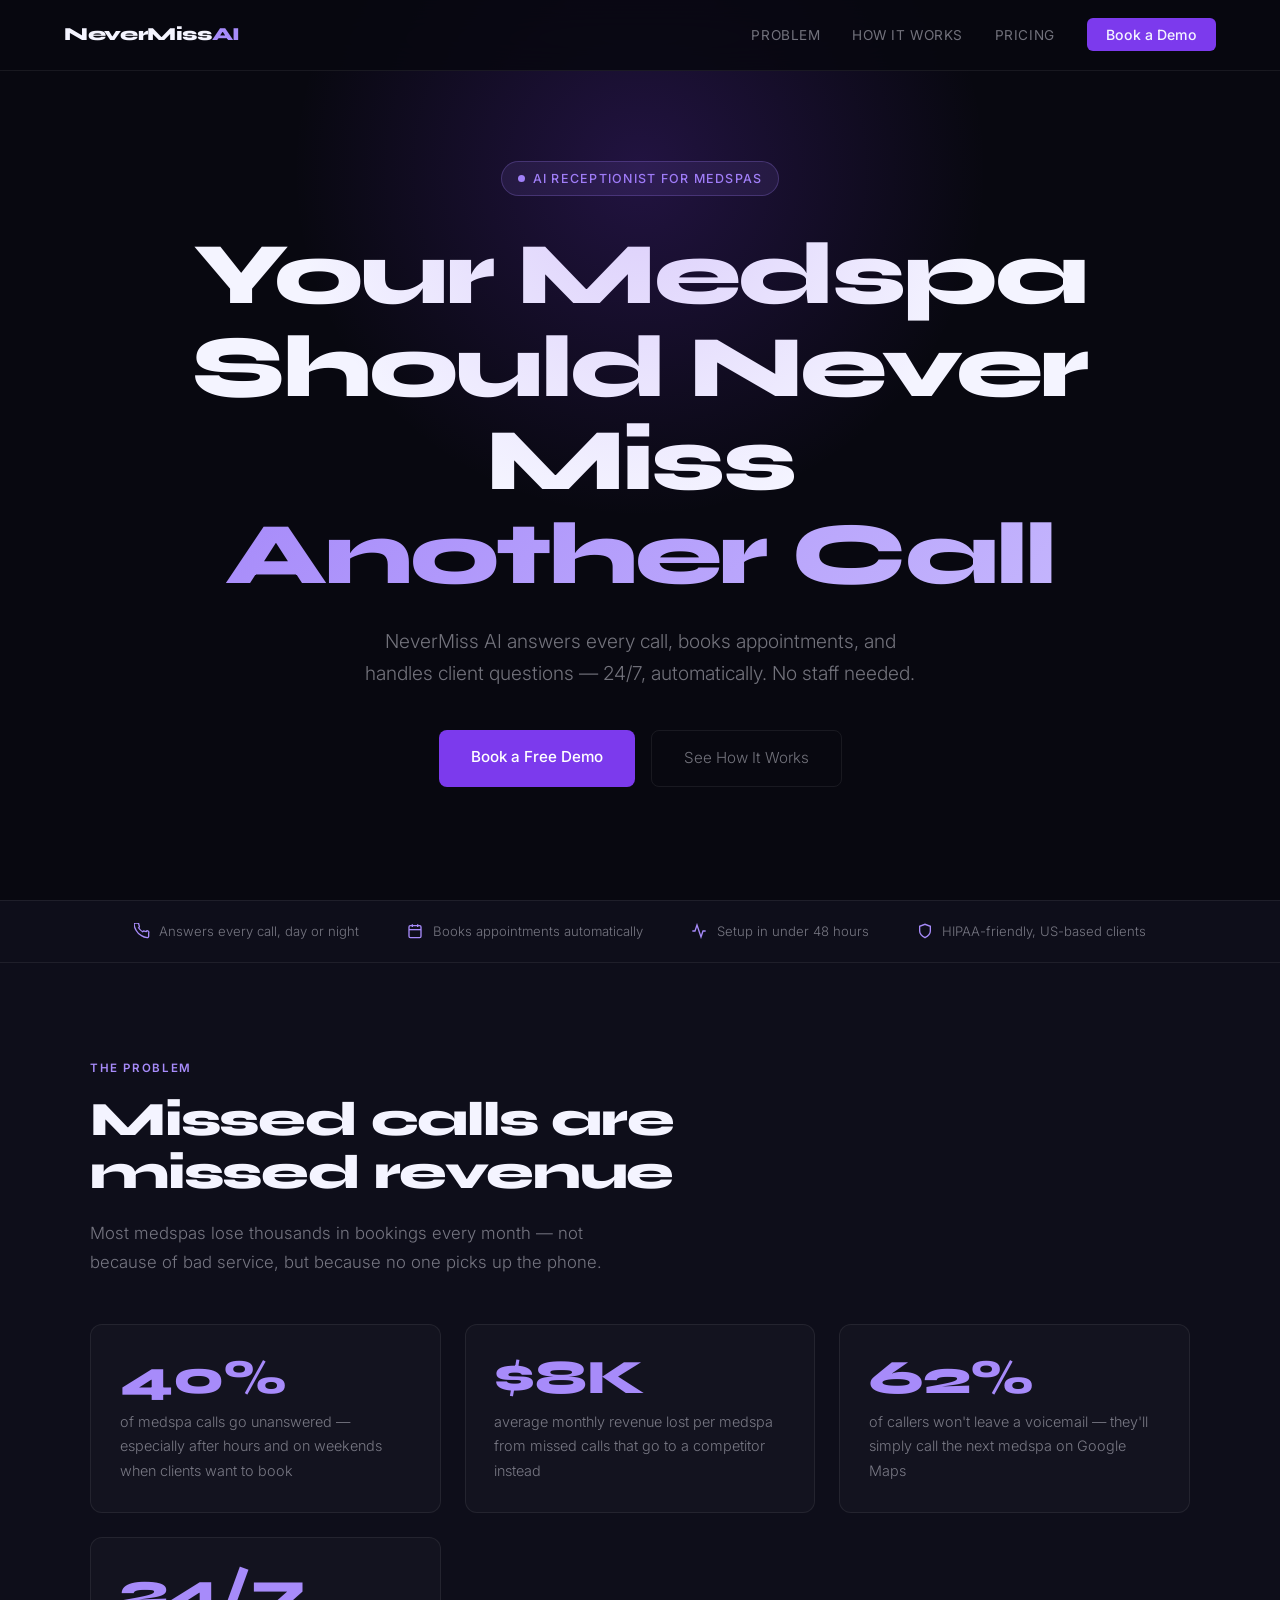
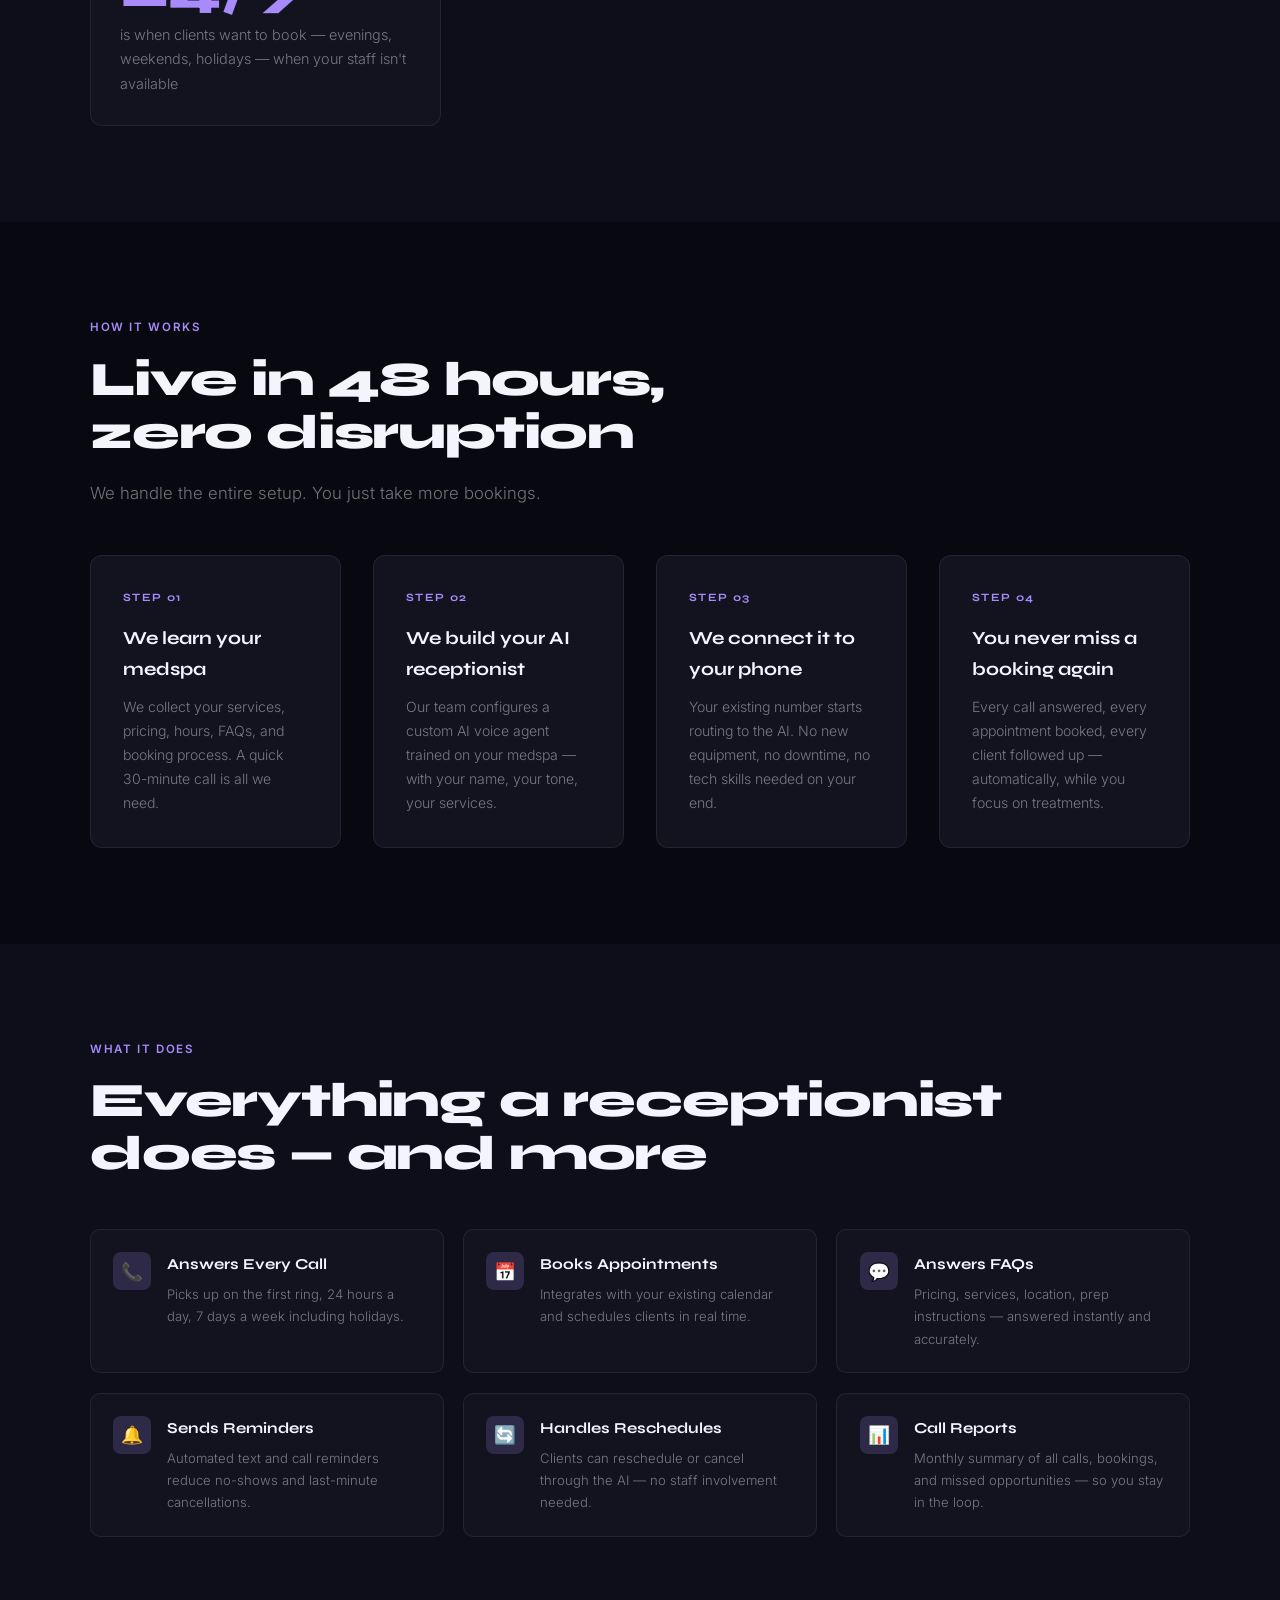
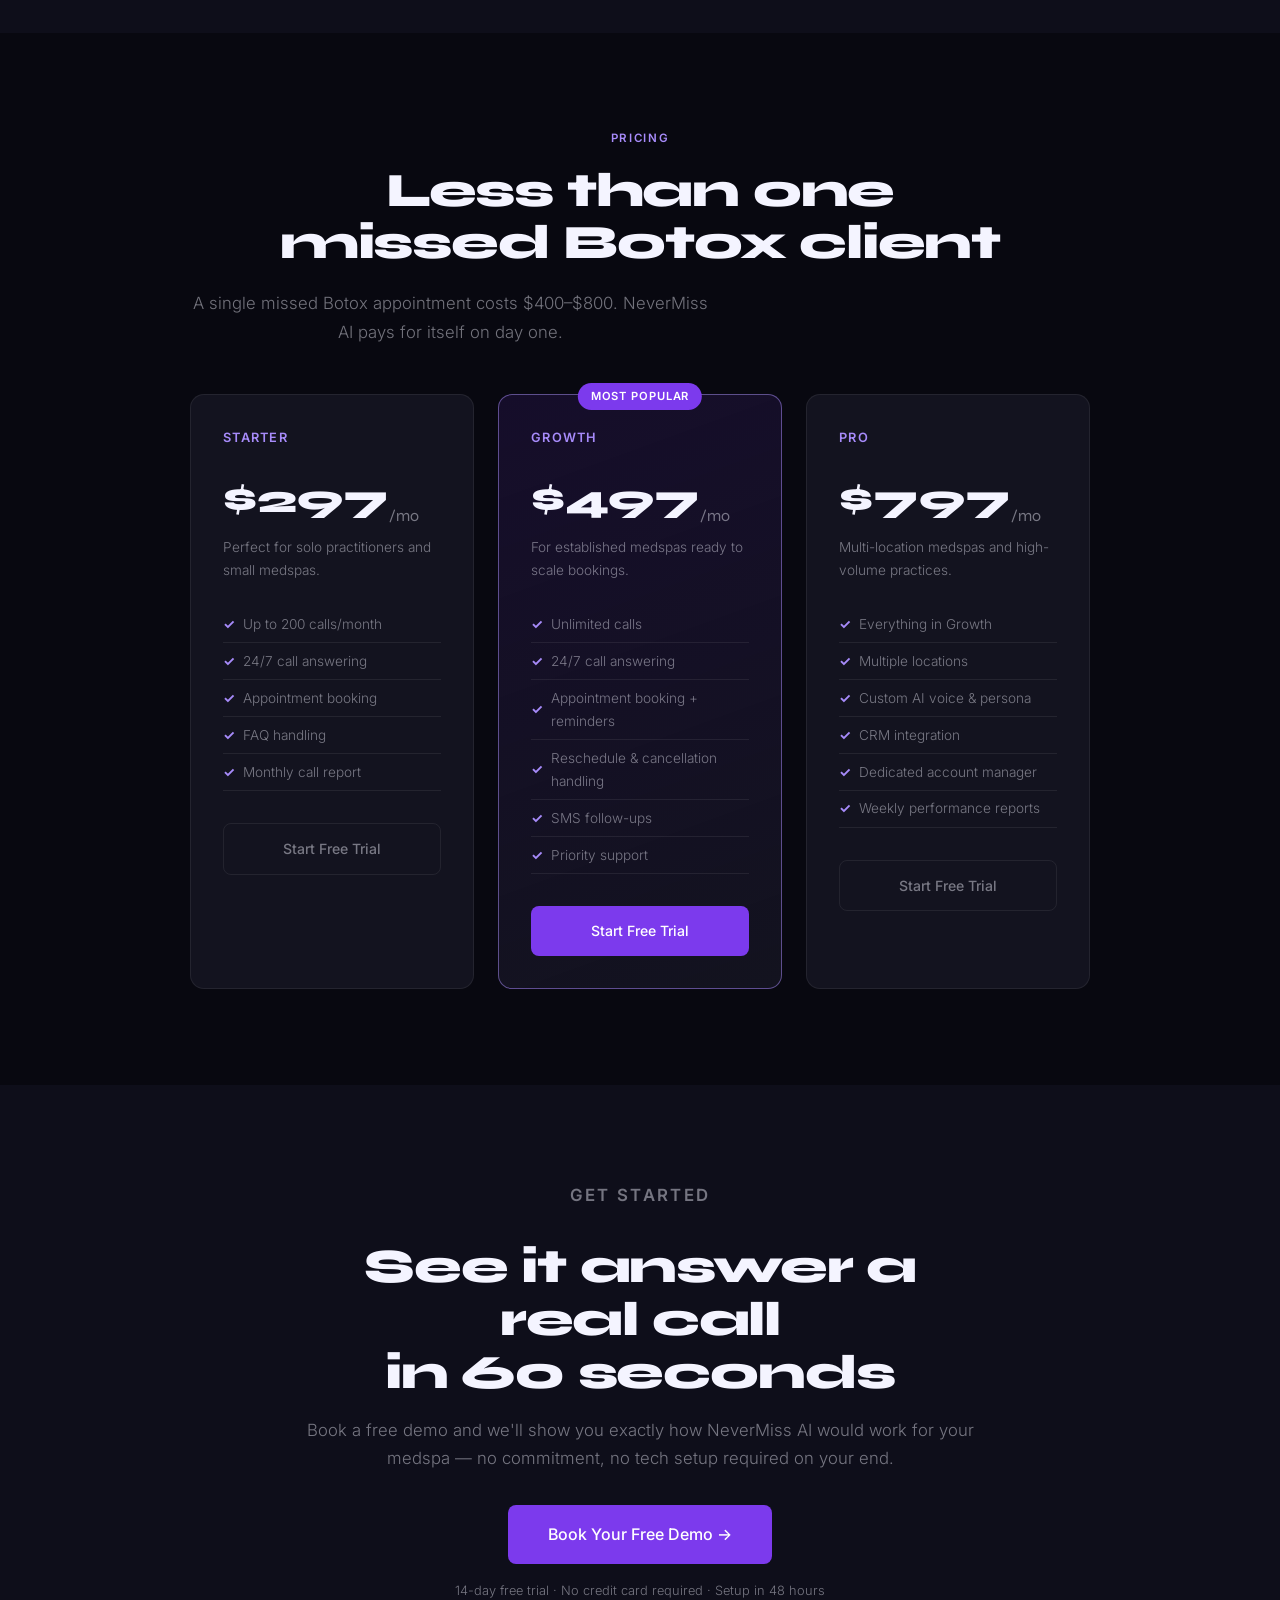
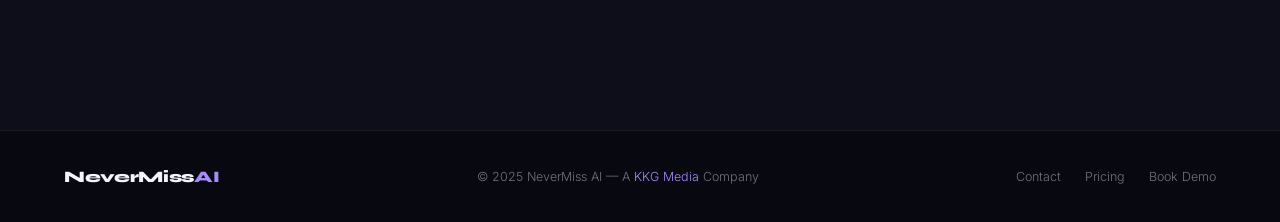
==== index.html @ 5cc6c17c "Add files via upload" ====
<!DOCTYPE html>
<html lang="en">
<head>
  <meta charset="UTF-8" />
  <meta name="viewport" content="width=device-width, initial-scale=1.0"/>
  <title>NeverMiss AI — AI Receptionist for Medspas</title>
  <link href="https://fonts.googleapis.com/css2?family=Syne:wght@400;600;700;800&family=Inter:wght@300;400;500&display=swap" rel="stylesheet"/>
  <style>
    *, *::before, *::after { box-sizing: border-box; margin: 0; padding: 0; }

    :root {
      --black: #080810;
      --surface: #0e0e1a;
      --card: #13131f;
      --border: rgba(255,255,255,0.07);
      --accent: #a78bfa;
      --accent2: #7c3aed;
      --accent-glow: rgba(167,139,250,0.18);
      --white: #f4f4ff;
      --muted: rgba(244,244,255,0.45);
      --font-display: 'Syne', sans-serif;
      --font-body: 'Inter', sans-serif;
    }

    html { scroll-behavior: smooth; }

    body {
      background: var(--black);
      color: var(--white);
      font-family: var(--font-body);
      font-weight: 300;
      line-height: 1.7;
      overflow-x: hidden;
    }

    /* NAV */
    nav {
      position: fixed; top: 0; left: 0; right: 0; z-index: 100;
      display: flex; align-items: center; justify-content: space-between;
      padding: 1.2rem 5vw;
      background: rgba(8,8,16,0.85);
      backdrop-filter: blur(16px);
      border-bottom: 1px solid var(--border);
    }
    .logo {
      font-family: var(--font-display);
      font-weight: 800;
      font-size: 1.15rem;
      letter-spacing: -0.02em;
      color: var(--white);
    }
    .logo span { color: var(--accent); }
    nav ul { list-style: none; display: flex; gap: 2rem; }
    nav ul a {
      color: var(--muted); font-size: 0.85rem; text-decoration: none;
      font-weight: 400; letter-spacing: 0.04em; text-transform: uppercase;
      transition: color 0.2s;
    }
    nav ul a:hover { color: var(--white); }
    .nav-cta {
      background: var(--accent2); color: var(--white) !important;
      padding: 0.5rem 1.2rem; border-radius: 6px;
      font-weight: 500 !important; text-transform: none !important;
      letter-spacing: 0 !important; font-size: 0.88rem !important;
      transition: background 0.2s !important;
    }
    .nav-cta:hover { background: var(--accent) !important; color: var(--black) !important; }

    /* HERO */
    .hero {
      min-height: 100vh;
      display: flex; flex-direction: column;
      align-items: center; justify-content: center;
      text-align: center;
      padding: 7rem 5vw 4rem;
      position: relative;
      overflow: hidden;
    }
    .hero::before {
      content: '';
      position: absolute;
      top: -20%; left: 50%; transform: translateX(-50%);
      width: 700px; height: 700px;
      background: radial-gradient(circle, rgba(124,58,237,0.22) 0%, transparent 70%);
      pointer-events: none;
    }
    .hero-eyebrow {
      display: inline-flex; align-items: center; gap: 0.5rem;
      background: rgba(167,139,250,0.1);
      border: 1px solid rgba(167,139,250,0.25);
      border-radius: 100px;
      padding: 0.35rem 1rem;
      font-size: 0.78rem; letter-spacing: 0.1em; text-transform: uppercase;
      color: var(--accent); font-weight: 500; margin-bottom: 2rem;
    }
    .pulse {
      width: 7px; height: 7px; border-radius: 50%;
      background: var(--accent);
      animation: pulse 1.8s infinite;
    }
    @keyframes pulse {
      0%, 100% { opacity: 1; transform: scale(1); }
      50% { opacity: 0.4; transform: scale(0.7); }
    }
    h1 {
      font-family: var(--font-display);
      font-size: clamp(2.8rem, 7vw, 5.5rem);
      font-weight: 800;
      line-height: 1.06;
      letter-spacing: -0.03em;
      max-width: 900px;
      margin-bottom: 1.5rem;
    }
    h1 em {
      font-style: normal;
      background: linear-gradient(135deg, var(--accent), #c4b5fd);
      -webkit-background-clip: text;
      -webkit-text-fill-color: transparent;
      background-clip: text;
    }
    .hero-sub {
      font-size: clamp(1rem, 2vw, 1.2rem);
      color: var(--muted);
      max-width: 560px;
      margin-bottom: 2.5rem;
    }
    .hero-actions { display: flex; gap: 1rem; flex-wrap: wrap; justify-content: center; }
    .btn-primary {
      background: var(--accent2);
      color: #fff;
      padding: 0.9rem 2rem;
      border-radius: 8px;
      font-weight: 500; font-size: 0.95rem;
      text-decoration: none;
      transition: background 0.2s, transform 0.15s;
      display: inline-block;
    }
    .btn-primary:hover { background: var(--accent); color: var(--black); transform: translateY(-2px); }
    .btn-ghost {
      border: 1px solid var(--border);
      color: var(--muted);
      padding: 0.9rem 2rem;
      border-radius: 8px;
      font-size: 0.95rem;
      text-decoration: none;
      transition: border-color 0.2s, color 0.2s;
      display: inline-block;
    }
    .btn-ghost:hover { border-color: var(--accent); color: var(--white); }

    /* SOCIAL PROOF BAR */
    .proof-bar {
      background: var(--surface);
      border-top: 1px solid var(--border);
      border-bottom: 1px solid var(--border);
      padding: 1.2rem 5vw;
      display: flex; align-items: center; justify-content: center;
      gap: 3rem; flex-wrap: wrap;
    }
    .proof-item {
      display: flex; align-items: center; gap: 0.6rem;
      font-size: 0.82rem; color: var(--muted);
    }
    .proof-item svg { color: var(--accent); flex-shrink: 0; }

    /* SECTIONS */
    section { padding: 6rem 5vw; }
    .section-label {
      font-size: 0.72rem; letter-spacing: 0.14em; text-transform: uppercase;
      color: var(--accent); font-weight: 600; margin-bottom: 1rem;
    }
    h2 {
      font-family: var(--font-display);
      font-size: clamp(2rem, 4vw, 3rem);
      font-weight: 800; letter-spacing: -0.025em;
      line-height: 1.1; margin-bottom: 1.2rem;
    }
    .section-sub { color: var(--muted); max-width: 520px; font-size: 1.05rem; }

    /* PROBLEM SECTION */
    .problem { background: var(--surface); }
    .problem-inner { max-width: 1100px; margin: 0 auto; }
    .problem-grid {
      display: grid; grid-template-columns: repeat(auto-fit, minmax(260px, 1fr));
      gap: 1.5rem; margin-top: 3rem;
    }
    .problem-card {
      background: var(--card);
      border: 1px solid var(--border);
      border-radius: 12px;
      padding: 1.8rem;
    }
    .problem-stat {
      font-family: var(--font-display);
      font-size: 3rem; font-weight: 800;
      color: var(--accent); line-height: 1;
      margin-bottom: 0.5rem;
    }
    .problem-card p { color: var(--muted); font-size: 0.9rem; }

    /* HOW IT WORKS */
    .how-inner { max-width: 1100px; margin: 0 auto; }
    .steps {
      display: grid; grid-template-columns: repeat(auto-fit, minmax(240px, 1fr));
      gap: 2rem; margin-top: 3rem;
    }
    .step {
      position: relative;
      background: var(--card);
      border: 1px solid var(--border);
      border-radius: 12px;
      padding: 2rem;
      transition: border-color 0.2s;
    }
    .step:hover { border-color: rgba(167,139,250,0.4); }
    .step-num {
      font-family: var(--font-display);
      font-size: 0.7rem; letter-spacing: 0.12em;
      color: var(--accent); font-weight: 700;
      text-transform: uppercase; margin-bottom: 1rem;
    }
    .step h3 {
      font-family: var(--font-display);
      font-size: 1.15rem; font-weight: 700;
      margin-bottom: 0.6rem;
    }
    .step p { color: var(--muted); font-size: 0.88rem; }

    /* WHAT AI DOES */
    .features { background: var(--surface); }
    .features-inner { max-width: 1100px; margin: 0 auto; }
    .features-grid {
      display: grid; grid-template-columns: repeat(auto-fit, minmax(300px, 1fr));
      gap: 1.2rem; margin-top: 3rem;
    }
    .feature-item {
      display: flex; gap: 1rem; align-items: flex-start;
      background: var(--card);
      border: 1px solid var(--border);
      border-radius: 10px;
      padding: 1.4rem;
    }
    .feature-icon {
      width: 38px; height: 38px; border-radius: 8px;
      background: var(--accent-glow);
      display: flex; align-items: center; justify-content: center;
      flex-shrink: 0; font-size: 1.1rem;
    }
    .feature-item h4 {
      font-family: var(--font-display);
      font-size: 0.95rem; font-weight: 700; margin-bottom: 0.3rem;
    }
    .feature-item p { color: var(--muted); font-size: 0.82rem; }

    /* PRICING */
    .pricing-inner { max-width: 900px; margin: 0 auto; text-align: center; }
    .pricing-cards {
      display: grid; grid-template-columns: repeat(auto-fit, minmax(240px, 1fr));
      gap: 1.5rem; margin-top: 3rem; text-align: left;
    }
    .pricing-card {
      background: var(--card);
      border: 1px solid var(--border);
      border-radius: 14px;
      padding: 2rem;
      position: relative;
    }
    .pricing-card.featured {
      border-color: rgba(167,139,250,0.5);
      background: linear-gradient(160deg, rgba(124,58,237,0.12), var(--card));
    }
    .badge {
      position: absolute; top: -12px; left: 50%; transform: translateX(-50%);
      background: var(--accent2); color: #fff;
      font-size: 0.7rem; font-weight: 600; letter-spacing: 0.08em;
      text-transform: uppercase; padding: 0.25rem 0.8rem; border-radius: 100px;
    }
    .price {
      font-family: var(--font-display);
      font-size: 2.5rem; font-weight: 800; color: var(--white);
      margin: 1rem 0 0.2rem;
    }
    .price sub { font-size: 1rem; font-weight: 400; color: var(--muted); }
    .plan-name {
      font-size: 0.8rem; text-transform: uppercase; letter-spacing: 0.1em;
      color: var(--accent); font-weight: 600;
    }
    .plan-desc { color: var(--muted); font-size: 0.85rem; margin-bottom: 1.5rem; }
    .plan-features { list-style: none; margin-bottom: 2rem; }
    .plan-features li {
      font-size: 0.85rem; color: var(--muted);
      padding: 0.4rem 0; border-bottom: 1px solid var(--border);
      display: flex; align-items: center; gap: 0.5rem;
    }
    .plan-features li::before { content: '✓'; color: var(--accent); font-weight: 700; }
    .btn-plan {
      display: block; text-align: center;
      padding: 0.8rem; border-radius: 8px;
      font-size: 0.88rem; font-weight: 500;
      text-decoration: none; transition: all 0.2s;
    }
    .btn-plan-ghost {
      border: 1px solid var(--border); color: var(--muted);
    }
    .btn-plan-ghost:hover { border-color: var(--accent); color: var(--white); }
    .btn-plan-filled {
      background: var(--accent2); color: #fff;
    }
    .btn-plan-filled:hover { background: var(--accent); color: var(--black); }

    /* CTA SECTION */
    .cta-section {
      background: var(--surface);
      text-align: center;
    }
    .cta-inner { max-width: 700px; margin: 0 auto; }
    .cta-section h2 { margin-bottom: 1rem; }
    .cta-section p { color: var(--muted); margin-bottom: 2rem; font-size: 1.05rem; }

    /* FOOTER */
    footer {
      background: var(--black);
      border-top: 1px solid var(--border);
      padding: 2rem 5vw;
      display: flex; align-items: center; justify-content: space-between;
      flex-wrap: wrap; gap: 1rem;
    }
    footer .logo { font-size: 1rem; }
    footer p { color: var(--muted); font-size: 0.78rem; }
    .footer-links { display: flex; gap: 1.5rem; }
    .footer-links a { color: var(--muted); font-size: 0.78rem; text-decoration: none; }
    .footer-links a:hover { color: var(--white); }

    /* SCROLL REVEAL */
    .reveal { opacity: 0; transform: translateY(28px); transition: opacity 0.65s ease, transform 0.65s ease; }
    .revealed { opacity: 1; transform: none; }

    /* RESPONSIVE */
    @media (max-width: 640px) {
      nav ul { display: none; }
      .proof-bar { gap: 1.2rem; }
      footer { flex-direction: column; text-align: center; }
    }
  </style>
</head>
<body>

<!-- NAV -->
<nav>
  <div class="logo">NeverMiss<span>AI</span></div>
  <ul>
    <li><a href="#problem">Problem</a></li>
    <li><a href="#how">How it Works</a></li>
    <li><a href="#pricing">Pricing</a></li>
    <li><a href="#demo" class="nav-cta">Book a Demo</a></li>
  </ul>
</nav>

<!-- HERO -->
<section class="hero">
  <div class="hero-eyebrow"><div class="pulse"></div> AI Receptionist for Medspas</div>
  <h1>Your Medspa<br/>Should Never Miss<br/><em>Another Call</em></h1>
  <p class="hero-sub">NeverMiss AI answers every call, books appointments, and handles client questions — 24/7, automatically. No staff needed.</p>
  <div class="hero-actions">
    <a href="#demo" class="btn-primary">Book a Free Demo</a>
    <a href="#how" class="btn-ghost">See How It Works</a>
  </div>
</section>

<!-- PROOF BAR -->
<div class="proof-bar">
  <div class="proof-item">
    <svg width="16" height="16" fill="none" stroke="currentColor" stroke-width="2" viewBox="0 0 24 24"><path d="M22 16.92v3a2 2 0 01-2.18 2 19.79 19.79 0 01-8.63-3.07A19.5 19.5 0 013.07 10.8 19.79 19.79 0 01.18 2.18 2 2 0 012.18 0h3a2 2 0 012 1.72 12.84 12.84 0 00.7 2.81 2 2 0 01-.45 2.11L6.91 7.09a16 16 0 006 6l.45-.45a2 2 0 012.11-.45 12.84 12.84 0 002.81.7A2 2 0 0122 14.92v2z"/></svg>
    Answers every call, day or night
  </div>
  <div class="proof-item">
    <svg width="16" height="16" fill="none" stroke="currentColor" stroke-width="2" viewBox="0 0 24 24"><rect x="3" y="4" width="18" height="18" rx="2" ry="2"/><line x1="16" y1="2" x2="16" y2="6"/><line x1="8" y1="2" x2="8" y2="6"/><line x1="3" y1="10" x2="21" y2="10"/></svg>
    Books appointments automatically
  </div>
  <div class="proof-item">
    <svg width="16" height="16" fill="none" stroke="currentColor" stroke-width="2" viewBox="0 0 24 24"><polyline points="22 12 18 12 15 21 9 3 6 12 2 12"/></svg>
    Setup in under 48 hours
  </div>
  <div class="proof-item">
    <svg width="16" height="16" fill="none" stroke="currentColor" stroke-width="2" viewBox="0 0 24 24"><path d="M12 22s8-4 8-10V5l-8-3-8 3v7c0 6 8 10 8 10z"/></svg>
    HIPAA-friendly, US-based clients
  </div>
</div>

<!-- PROBLEM -->
<section class="problem" id="problem">
  <div class="problem-inner">
    <div class="reveal">
      <p class="section-label">The Problem</p>
      <h2>Missed calls are<br/>missed revenue</h2>
      <p class="section-sub">Most medspas lose thousands in bookings every month — not because of bad service, but because no one picks up the phone.</p>
    </div>
    <div class="problem-grid">
      <div class="problem-card reveal">
        <div class="problem-stat">40%</div>
        <p>of medspa calls go unanswered — especially after hours and on weekends when clients want to book</p>
      </div>
      <div class="problem-card reveal">
        <div class="problem-stat">$8K</div>
        <p>average monthly revenue lost per medspa from missed calls that go to a competitor instead</p>
      </div>
      <div class="problem-card reveal">
        <div class="problem-stat">62%</div>
        <p>of callers won't leave a voicemail — they'll simply call the next medspa on Google Maps</p>
      </div>
      <div class="problem-card reveal">
        <div class="problem-stat">24/7</div>
        <p>is when clients want to book — evenings, weekends, holidays — when your staff isn't available</p>
      </div>
    </div>
  </div>
</section>

<!-- HOW IT WORKS -->
<section id="how">
  <div class="how-inner">
    <div class="reveal">
      <p class="section-label">How It Works</p>
      <h2>Live in 48 hours,<br/>zero disruption</h2>
      <p class="section-sub">We handle the entire setup. You just take more bookings.</p>
    </div>
    <div class="steps">
      <div class="step reveal">
        <div class="step-num">Step 01</div>
        <h3>We learn your medspa</h3>
        <p>We collect your services, pricing, hours, FAQs, and booking process. A quick 30-minute call is all we need.</p>
      </div>
      <div class="step reveal">
        <div class="step-num">Step 02</div>
        <h3>We build your AI receptionist</h3>
        <p>Our team configures a custom AI voice agent trained on your medspa — with your name, your tone, your services.</p>
      </div>
      <div class="step reveal">
        <div class="step-num">Step 03</div>
        <h3>We connect it to your phone</h3>
        <p>Your existing number starts routing to the AI. No new equipment, no downtime, no tech skills needed on your end.</p>
      </div>
      <div class="step reveal">
        <div class="step-num">Step 04</div>
        <h3>You never miss a booking again</h3>
        <p>Every call answered, every appointment booked, every client followed up — automatically, while you focus on treatments.</p>
      </div>
    </div>
  </div>
</section>

<!-- FEATURES -->
<section class="features">
  <div class="features-inner">
    <div class="reveal">
      <p class="section-label">What It Does</p>
      <h2>Everything a receptionist<br/>does — and more</h2>
    </div>
    <div class="features-grid">
      <div class="feature-item reveal">
        <div class="feature-icon">📞</div>
        <div>
          <h4>Answers Every Call</h4>
          <p>Picks up on the first ring, 24 hours a day, 7 days a week including holidays.</p>
        </div>
      </div>
      <div class="feature-item reveal">
        <div class="feature-icon">📅</div>
        <div>
          <h4>Books Appointments</h4>
          <p>Integrates with your existing calendar and schedules clients in real time.</p>
        </div>
      </div>
      <div class="feature-item reveal">
        <div class="feature-icon">💬</div>
        <div>
          <h4>Answers FAQs</h4>
          <p>Pricing, services, location, prep instructions — answered instantly and accurately.</p>
        </div>
      </div>
      <div class="feature-item reveal">
        <div class="feature-icon">🔔</div>
        <div>
          <h4>Sends Reminders</h4>
          <p>Automated text and call reminders reduce no-shows and last-minute cancellations.</p>
        </div>
      </div>
      <div class="feature-item reveal">
        <div class="feature-icon">🔄</div>
        <div>
          <h4>Handles Reschedules</h4>
          <p>Clients can reschedule or cancel through the AI — no staff involvement needed.</p>
        </div>
      </div>
      <div class="feature-item reveal">
        <div class="feature-icon">📊</div>
        <div>
          <h4>Call Reports</h4>
          <p>Monthly summary of all calls, bookings, and missed opportunities — so you stay in the loop.</p>
        </div>
      </div>
    </div>
  </div>
</section>

<!-- PRICING -->
<section id="pricing">
  <div class="pricing-inner">
    <div class="reveal">
      <p class="section-label">Pricing</p>
      <h2>Less than one<br/>missed Botox client</h2>
      <p class="section-sub">A single missed Botox appointment costs $400–$800. NeverMiss AI pays for itself on day one.</p>
    </div>
    <div class="pricing-cards">
      <div class="pricing-card reveal">
        <div class="plan-name">Starter</div>
        <div class="price">$297<sub>/mo</sub></div>
        <p class="plan-desc">Perfect for solo practitioners and small medspas.</p>
        <ul class="plan-features">
          <li>Up to 200 calls/month</li>
          <li>24/7 call answering</li>
          <li>Appointment booking</li>
          <li>FAQ handling</li>
          <li>Monthly call report</li>
        </ul>
        <a href="#demo" class="btn-plan btn-plan-ghost">Start Free Trial</a>
      </div>
      <div class="pricing-card featured reveal">
        <div class="badge">Most Popular</div>
        <div class="plan-name">Growth</div>
        <div class="price">$497<sub>/mo</sub></div>
        <p class="plan-desc">For established medspas ready to scale bookings.</p>
        <ul class="plan-features">
          <li>Unlimited calls</li>
          <li>24/7 call answering</li>
          <li>Appointment booking + reminders</li>
          <li>Reschedule & cancellation handling</li>
          <li>SMS follow-ups</li>
          <li>Priority support</li>
        </ul>
        <a href="#demo" class="btn-plan btn-plan-filled">Start Free Trial</a>
      </div>
      <div class="pricing-card reveal">
        <div class="plan-name">Pro</div>
        <div class="price">$797<sub>/mo</sub></div>
        <p class="plan-desc">Multi-location medspas and high-volume practices.</p>
        <ul class="plan-features">
          <li>Everything in Growth</li>
          <li>Multiple locations</li>
          <li>Custom AI voice & persona</li>
          <li>CRM integration</li>
          <li>Dedicated account manager</li>
          <li>Weekly performance reports</li>
        </ul>
        <a href="#demo" class="btn-plan btn-plan-ghost">Start Free Trial</a>
      </div>
    </div>
  </div>
</section>

<!-- CTA -->
<section class="cta-section" id="demo">
  <div class="cta-inner reveal">
    <p class="section-label">Get Started</p>
    <h2>See it answer a real call<br/>in 60 seconds</h2>
    <p>Book a free demo and we'll show you exactly how NeverMiss AI would work for your medspa — no commitment, no tech setup required on your end.</p>
    <a href="mailto:kkgmedia1@gmail.com" class="btn-primary" style="font-size:1rem; padding: 1rem 2.5rem;">Book Your Free Demo →</a>
    <p style="margin-top:1rem; font-size:0.8rem; color:var(--muted);">14-day free trial · No credit card required · Setup in 48 hours</p>
  </div>
</section>

<!-- FOOTER -->
<footer>
  <div class="logo">NeverMiss<span>AI</span></div>
  <p>© 2025 NeverMiss AI — A <a href="https://kkgmedia.in" style="color:var(--accent);text-decoration:none;">KKG Media</a> Company</p>
  <div class="footer-links">
    <a href="mailto:hello@kkgmedia.in">Contact</a>
    <a href="#pricing">Pricing</a>
    <a href="#demo">Book Demo</a>
  </div>
</footer>

<script>
  // Scroll reveal
  const observer = new IntersectionObserver((entries) => {
    entries.forEach(e => { if (e.isIntersecting) { e.target.classList.add('revealed'); } });
  }, { threshold: 0.12 });
  document.querySelectorAll('.reveal').forEach(el => observer.observe(el));
</script>
</body>
</html>
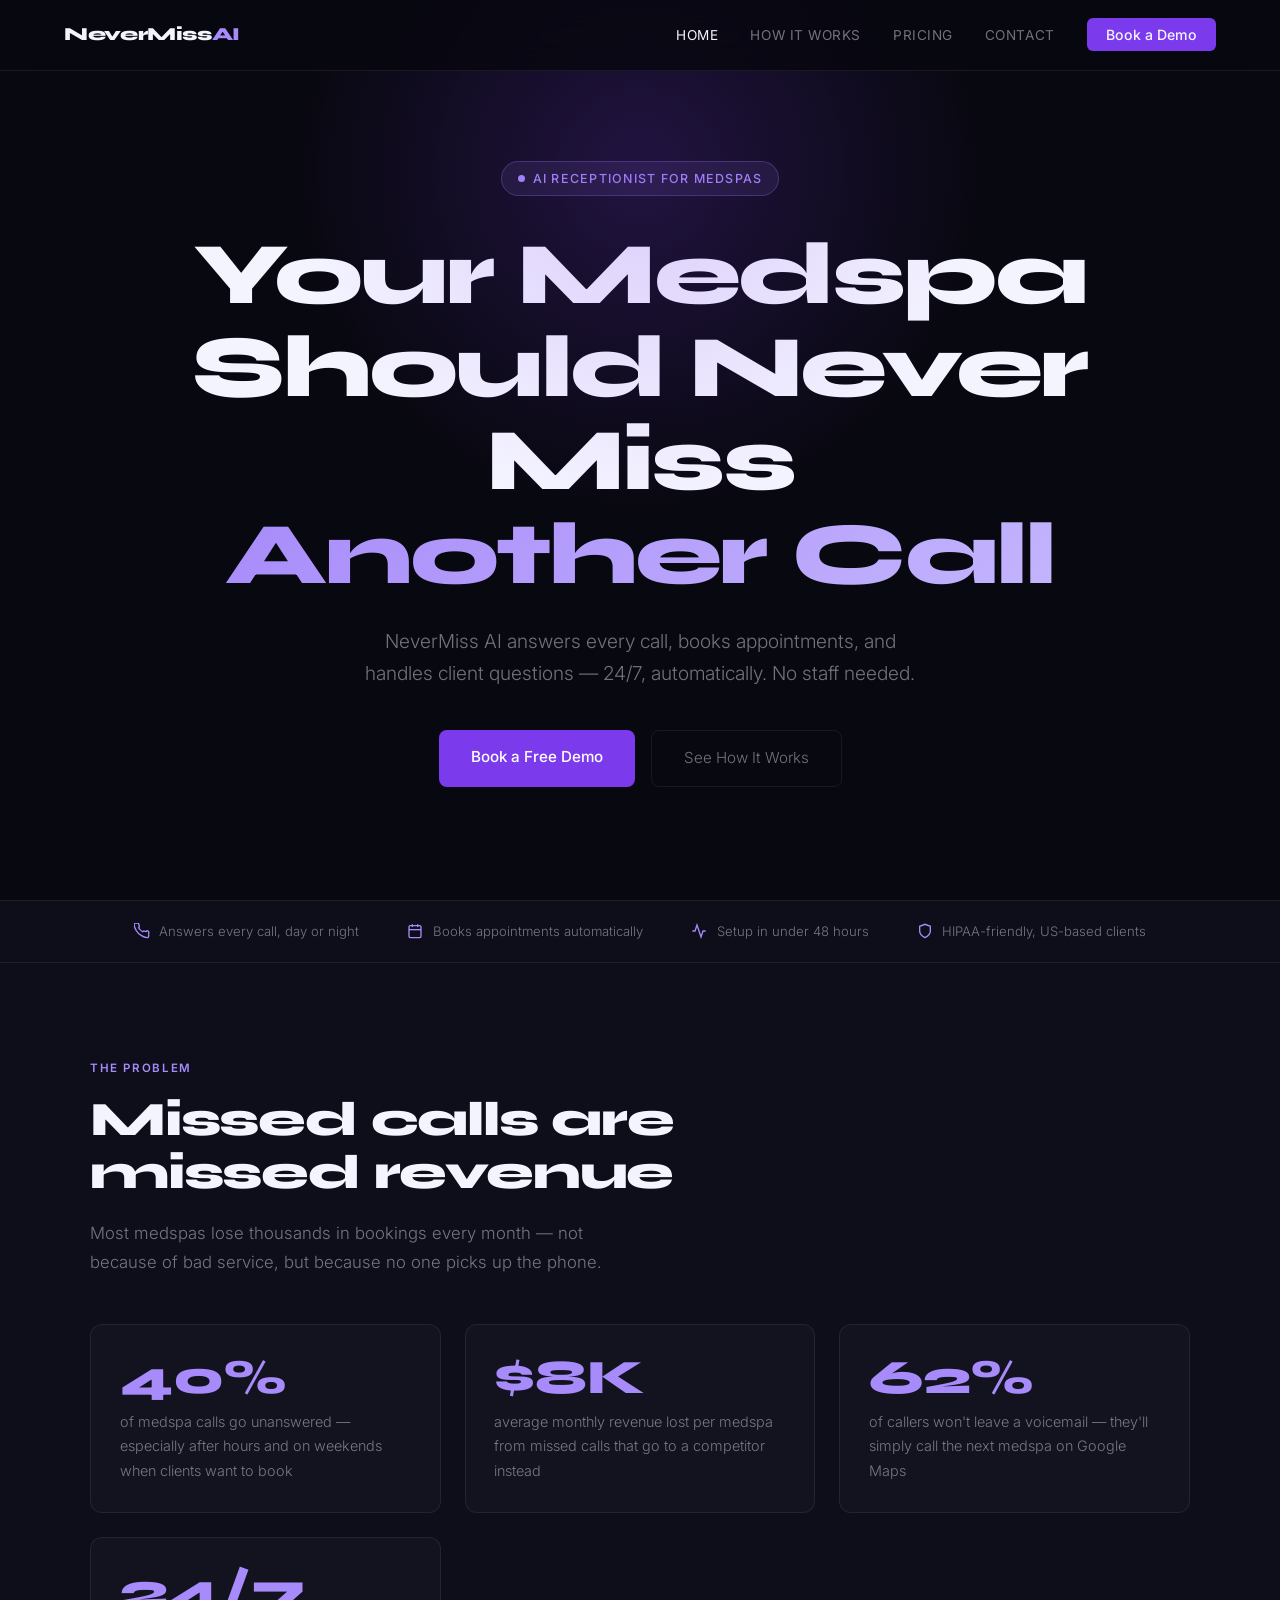
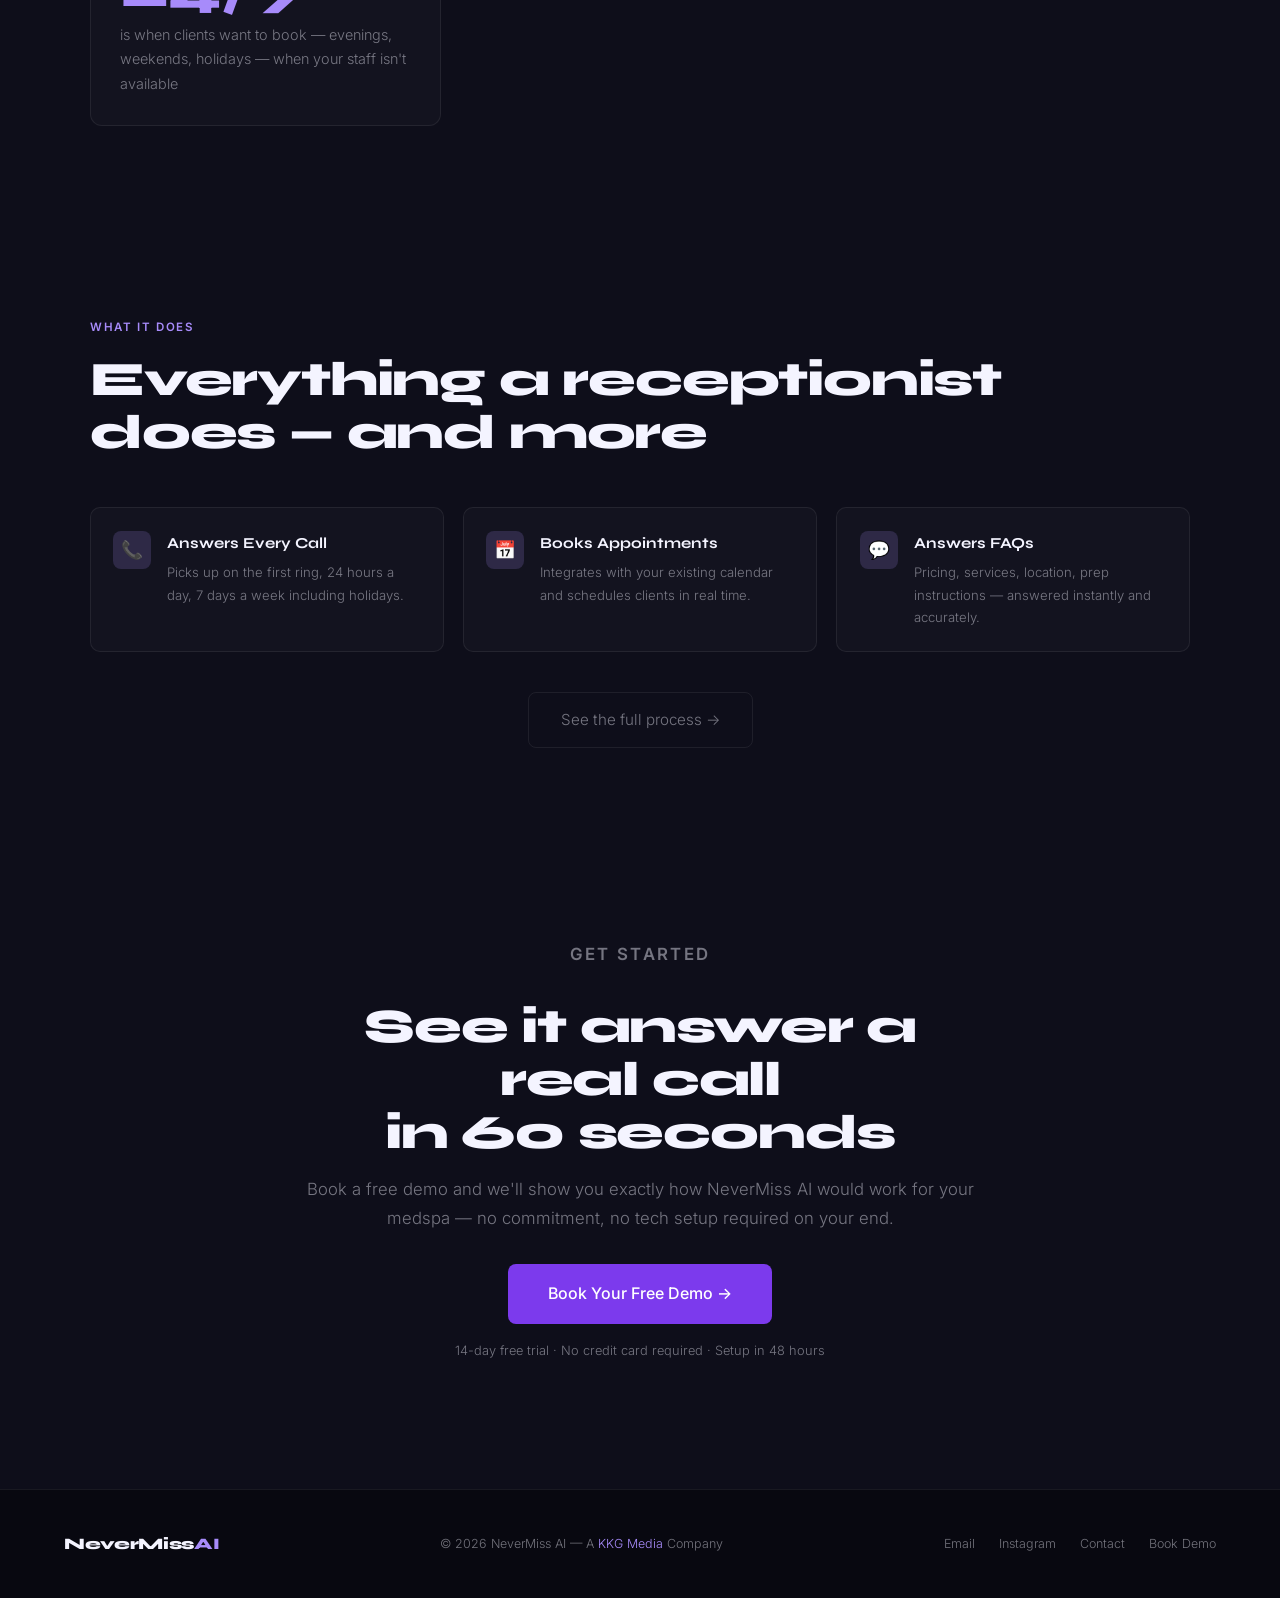
==== commit adb98323: "Add files via upload" ====
--- a/index.html
+++ b/index.html
@@ -4,355 +4,21 @@
   <meta charset="UTF-8" />
   <meta name="viewport" content="width=device-width, initial-scale=1.0"/>
   <title>NeverMiss AI — AI Receptionist for Medspas</title>
+  <meta name="description" content="NeverMiss AI answers every call, books appointments, and handles client questions for medspas — 24/7, automatically."/>
   <link href="https://fonts.googleapis.com/css2?family=Syne:wght@400;600;700;800&family=Inter:wght@300;400;500&display=swap" rel="stylesheet"/>
-  <style>
-    *, *::before, *::after { box-sizing: border-box; margin: 0; padding: 0; }
-
-    :root {
-      --black: #080810;
-      --surface: #0e0e1a;
-      --card: #13131f;
-      --border: rgba(255,255,255,0.07);
-      --accent: #a78bfa;
-      --accent2: #7c3aed;
-      --accent-glow: rgba(167,139,250,0.18);
-      --white: #f4f4ff;
-      --muted: rgba(244,244,255,0.45);
-      --font-display: 'Syne', sans-serif;
-      --font-body: 'Inter', sans-serif;
-    }
-
-    html { scroll-behavior: smooth; }
-
-    body {
-      background: var(--black);
-      color: var(--white);
-      font-family: var(--font-body);
-      font-weight: 300;
-      line-height: 1.7;
-      overflow-x: hidden;
-    }
-
-    /* NAV */
-    nav {
-      position: fixed; top: 0; left: 0; right: 0; z-index: 100;
-      display: flex; align-items: center; justify-content: space-between;
-      padding: 1.2rem 5vw;
-      background: rgba(8,8,16,0.85);
-      backdrop-filter: blur(16px);
-      border-bottom: 1px solid var(--border);
-    }
-    .logo {
-      font-family: var(--font-display);
-      font-weight: 800;
-      font-size: 1.15rem;
-      letter-spacing: -0.02em;
-      color: var(--white);
-    }
-    .logo span { color: var(--accent); }
-    nav ul { list-style: none; display: flex; gap: 2rem; }
-    nav ul a {
-      color: var(--muted); font-size: 0.85rem; text-decoration: none;
-      font-weight: 400; letter-spacing: 0.04em; text-transform: uppercase;
-      transition: color 0.2s;
-    }
-    nav ul a:hover { color: var(--white); }
-    .nav-cta {
-      background: var(--accent2); color: var(--white) !important;
-      padding: 0.5rem 1.2rem; border-radius: 6px;
-      font-weight: 500 !important; text-transform: none !important;
-      letter-spacing: 0 !important; font-size: 0.88rem !important;
-      transition: background 0.2s !important;
-    }
-    .nav-cta:hover { background: var(--accent) !important; color: var(--black) !important; }
-
-    /* HERO */
-    .hero {
-      min-height: 100vh;
-      display: flex; flex-direction: column;
-      align-items: center; justify-content: center;
-      text-align: center;
-      padding: 7rem 5vw 4rem;
-      position: relative;
-      overflow: hidden;
-    }
-    .hero::before {
-      content: '';
-      position: absolute;
-      top: -20%; left: 50%; transform: translateX(-50%);
-      width: 700px; height: 700px;
-      background: radial-gradient(circle, rgba(124,58,237,0.22) 0%, transparent 70%);
-      pointer-events: none;
-    }
-    .hero-eyebrow {
-      display: inline-flex; align-items: center; gap: 0.5rem;
-      background: rgba(167,139,250,0.1);
-      border: 1px solid rgba(167,139,250,0.25);
-      border-radius: 100px;
-      padding: 0.35rem 1rem;
-      font-size: 0.78rem; letter-spacing: 0.1em; text-transform: uppercase;
-      color: var(--accent); font-weight: 500; margin-bottom: 2rem;
-    }
-    .pulse {
-      width: 7px; height: 7px; border-radius: 50%;
-      background: var(--accent);
-      animation: pulse 1.8s infinite;
-    }
-    @keyframes pulse {
-      0%, 100% { opacity: 1; transform: scale(1); }
-      50% { opacity: 0.4; transform: scale(0.7); }
-    }
-    h1 {
-      font-family: var(--font-display);
-      font-size: clamp(2.8rem, 7vw, 5.5rem);
-      font-weight: 800;
-      line-height: 1.06;
-      letter-spacing: -0.03em;
-      max-width: 900px;
-      margin-bottom: 1.5rem;
-    }
-    h1 em {
-      font-style: normal;
-      background: linear-gradient(135deg, var(--accent), #c4b5fd);
-      -webkit-background-clip: text;
-      -webkit-text-fill-color: transparent;
-      background-clip: text;
-    }
-    .hero-sub {
-      font-size: clamp(1rem, 2vw, 1.2rem);
-      color: var(--muted);
-      max-width: 560px;
-      margin-bottom: 2.5rem;
-    }
-    .hero-actions { display: flex; gap: 1rem; flex-wrap: wrap; justify-content: center; }
-    .btn-primary {
-      background: var(--accent2);
-      color: #fff;
-      padding: 0.9rem 2rem;
-      border-radius: 8px;
-      font-weight: 500; font-size: 0.95rem;
-      text-decoration: none;
-      transition: background 0.2s, transform 0.15s;
-      display: inline-block;
-    }
-    .btn-primary:hover { background: var(--accent); color: var(--black); transform: translateY(-2px); }
-    .btn-ghost {
-      border: 1px solid var(--border);
-      color: var(--muted);
-      padding: 0.9rem 2rem;
-      border-radius: 8px;
-      font-size: 0.95rem;
-      text-decoration: none;
-      transition: border-color 0.2s, color 0.2s;
-      display: inline-block;
-    }
-    .btn-ghost:hover { border-color: var(--accent); color: var(--white); }
-
-    /* SOCIAL PROOF BAR */
-    .proof-bar {
-      background: var(--surface);
-      border-top: 1px solid var(--border);
-      border-bottom: 1px solid var(--border);
-      padding: 1.2rem 5vw;
-      display: flex; align-items: center; justify-content: center;
-      gap: 3rem; flex-wrap: wrap;
-    }
-    .proof-item {
-      display: flex; align-items: center; gap: 0.6rem;
-      font-size: 0.82rem; color: var(--muted);
-    }
-    .proof-item svg { color: var(--accent); flex-shrink: 0; }
-
-    /* SECTIONS */
-    section { padding: 6rem 5vw; }
-    .section-label {
-      font-size: 0.72rem; letter-spacing: 0.14em; text-transform: uppercase;
-      color: var(--accent); font-weight: 600; margin-bottom: 1rem;
-    }
-    h2 {
-      font-family: var(--font-display);
-      font-size: clamp(2rem, 4vw, 3rem);
-      font-weight: 800; letter-spacing: -0.025em;
-      line-height: 1.1; margin-bottom: 1.2rem;
-    }
-    .section-sub { color: var(--muted); max-width: 520px; font-size: 1.05rem; }
-
-    /* PROBLEM SECTION */
-    .problem { background: var(--surface); }
-    .problem-inner { max-width: 1100px; margin: 0 auto; }
-    .problem-grid {
-      display: grid; grid-template-columns: repeat(auto-fit, minmax(260px, 1fr));
-      gap: 1.5rem; margin-top: 3rem;
-    }
-    .problem-card {
-      background: var(--card);
-      border: 1px solid var(--border);
-      border-radius: 12px;
-      padding: 1.8rem;
-    }
-    .problem-stat {
-      font-family: var(--font-display);
-      font-size: 3rem; font-weight: 800;
-      color: var(--accent); line-height: 1;
-      margin-bottom: 0.5rem;
-    }
-    .problem-card p { color: var(--muted); font-size: 0.9rem; }
-
-    /* HOW IT WORKS */
-    .how-inner { max-width: 1100px; margin: 0 auto; }
-    .steps {
-      display: grid; grid-template-columns: repeat(auto-fit, minmax(240px, 1fr));
-      gap: 2rem; margin-top: 3rem;
-    }
-    .step {
-      position: relative;
-      background: var(--card);
-      border: 1px solid var(--border);
-      border-radius: 12px;
-      padding: 2rem;
-      transition: border-color 0.2s;
-    }
-    .step:hover { border-color: rgba(167,139,250,0.4); }
-    .step-num {
-      font-family: var(--font-display);
-      font-size: 0.7rem; letter-spacing: 0.12em;
-      color: var(--accent); font-weight: 700;
-      text-transform: uppercase; margin-bottom: 1rem;
-    }
-    .step h3 {
-      font-family: var(--font-display);
-      font-size: 1.15rem; font-weight: 700;
-      margin-bottom: 0.6rem;
-    }
-    .step p { color: var(--muted); font-size: 0.88rem; }
-
-    /* WHAT AI DOES */
-    .features { background: var(--surface); }
-    .features-inner { max-width: 1100px; margin: 0 auto; }
-    .features-grid {
-      display: grid; grid-template-columns: repeat(auto-fit, minmax(300px, 1fr));
-      gap: 1.2rem; margin-top: 3rem;
-    }
-    .feature-item {
-      display: flex; gap: 1rem; align-items: flex-start;
-      background: var(--card);
-      border: 1px solid var(--border);
-      border-radius: 10px;
-      padding: 1.4rem;
-    }
-    .feature-icon {
-      width: 38px; height: 38px; border-radius: 8px;
-      background: var(--accent-glow);
-      display: flex; align-items: center; justify-content: center;
-      flex-shrink: 0; font-size: 1.1rem;
-    }
-    .feature-item h4 {
-      font-family: var(--font-display);
-      font-size: 0.95rem; font-weight: 700; margin-bottom: 0.3rem;
-    }
-    .feature-item p { color: var(--muted); font-size: 0.82rem; }
-
-    /* PRICING */
-    .pricing-inner { max-width: 900px; margin: 0 auto; text-align: center; }
-    .pricing-cards {
-      display: grid; grid-template-columns: repeat(auto-fit, minmax(240px, 1fr));
-      gap: 1.5rem; margin-top: 3rem; text-align: left;
-    }
-    .pricing-card {
-      background: var(--card);
-      border: 1px solid var(--border);
-      border-radius: 14px;
-      padding: 2rem;
-      position: relative;
-    }
-    .pricing-card.featured {
-      border-color: rgba(167,139,250,0.5);
-      background: linear-gradient(160deg, rgba(124,58,237,0.12), var(--card));
-    }
-    .badge {
-      position: absolute; top: -12px; left: 50%; transform: translateX(-50%);
-      background: var(--accent2); color: #fff;
-      font-size: 0.7rem; font-weight: 600; letter-spacing: 0.08em;
-      text-transform: uppercase; padding: 0.25rem 0.8rem; border-radius: 100px;
-    }
-    .price {
-      font-family: var(--font-display);
-      font-size: 2.5rem; font-weight: 800; color: var(--white);
-      margin: 1rem 0 0.2rem;
-    }
-    .price sub { font-size: 1rem; font-weight: 400; color: var(--muted); }
-    .plan-name {
-      font-size: 0.8rem; text-transform: uppercase; letter-spacing: 0.1em;
-      color: var(--accent); font-weight: 600;
-    }
-    .plan-desc { color: var(--muted); font-size: 0.85rem; margin-bottom: 1.5rem; }
-    .plan-features { list-style: none; margin-bottom: 2rem; }
-    .plan-features li {
-      font-size: 0.85rem; color: var(--muted);
-      padding: 0.4rem 0; border-bottom: 1px solid var(--border);
-      display: flex; align-items: center; gap: 0.5rem;
-    }
-    .plan-features li::before { content: '✓'; color: var(--accent); font-weight: 700; }
-    .btn-plan {
-      display: block; text-align: center;
-      padding: 0.8rem; border-radius: 8px;
-      font-size: 0.88rem; font-weight: 500;
-      text-decoration: none; transition: all 0.2s;
-    }
-    .btn-plan-ghost {
-      border: 1px solid var(--border); color: var(--muted);
-    }
-    .btn-plan-ghost:hover { border-color: var(--accent); color: var(--white); }
-    .btn-plan-filled {
-      background: var(--accent2); color: #fff;
-    }
-    .btn-plan-filled:hover { background: var(--accent); color: var(--black); }
-
-    /* CTA SECTION */
-    .cta-section {
-      background: var(--surface);
-      text-align: center;
-    }
-    .cta-inner { max-width: 700px; margin: 0 auto; }
-    .cta-section h2 { margin-bottom: 1rem; }
-    .cta-section p { color: var(--muted); margin-bottom: 2rem; font-size: 1.05rem; }
-
-    /* FOOTER */
-    footer {
-      background: var(--black);
-      border-top: 1px solid var(--border);
-      padding: 2rem 5vw;
-      display: flex; align-items: center; justify-content: space-between;
-      flex-wrap: wrap; gap: 1rem;
-    }
-    footer .logo { font-size: 1rem; }
-    footer p { color: var(--muted); font-size: 0.78rem; }
-    .footer-links { display: flex; gap: 1.5rem; }
-    .footer-links a { color: var(--muted); font-size: 0.78rem; text-decoration: none; }
-    .footer-links a:hover { color: var(--white); }
-
-    /* SCROLL REVEAL */
-    .reveal { opacity: 0; transform: translateY(28px); transition: opacity 0.65s ease, transform 0.65s ease; }
-    .revealed { opacity: 1; transform: none; }
-
-    /* RESPONSIVE */
-    @media (max-width: 640px) {
-      nav ul { display: none; }
-      .proof-bar { gap: 1.2rem; }
-      footer { flex-direction: column; text-align: center; }
-    }
-  </style>
+  <link rel="stylesheet" href="styles.css"/>
 </head>
 <body>
 
-<!-- NAV -->
 <nav>
-  <div class="logo">NeverMiss<span>AI</span></div>
-  <ul>
-    <li><a href="#problem">Problem</a></li>
-    <li><a href="#how">How it Works</a></li>
-    <li><a href="#pricing">Pricing</a></li>
-    <li><a href="#demo" class="nav-cta">Book a Demo</a></li>
+  <a href="index.html" class="logo">NeverMiss<span>AI</span></a>
+  <button class="nav-toggle" id="navToggle" aria-label="Toggle menu"><span></span><span></span><span></span></button>
+  <ul id="navMenu">
+    <li><a href="index.html" class="active">Home</a></li>
+    <li><a href="how-it-works.html">How It Works</a></li>
+    <li><a href="pricing.html">Pricing</a></li>
+    <li><a href="contact.html">Contact</a></li>
+    <li><a href="book-demo.html" class="nav-cta">Book a Demo</a></li>
   </ul>
 </nav>
 
@@ -362,8 +28,8 @@
   <h1>Your Medspa<br/>Should Never Miss<br/><em>Another Call</em></h1>
   <p class="hero-sub">NeverMiss AI answers every call, books appointments, and handles client questions — 24/7, automatically. No staff needed.</p>
   <div class="hero-actions">
-    <a href="#demo" class="btn-primary">Book a Free Demo</a>
-    <a href="#how" class="btn-ghost">See How It Works</a>
+    <a href="book-demo.html" class="btn-primary">Book a Free Demo</a>
+    <a href="how-it-works.html" class="btn-ghost">See How It Works</a>
   </div>
 </section>
 
@@ -416,40 +82,7 @@
   </div>
 </section>
 
-<!-- HOW IT WORKS -->
-<section id="how">
-  <div class="how-inner">
-    <div class="reveal">
-      <p class="section-label">How It Works</p>
-      <h2>Live in 48 hours,<br/>zero disruption</h2>
-      <p class="section-sub">We handle the entire setup. You just take more bookings.</p>
-    </div>
-    <div class="steps">
-      <div class="step reveal">
-        <div class="step-num">Step 01</div>
-        <h3>We learn your medspa</h3>
-        <p>We collect your services, pricing, hours, FAQs, and booking process. A quick 30-minute call is all we need.</p>
-      </div>
-      <div class="step reveal">
-        <div class="step-num">Step 02</div>
-        <h3>We build your AI receptionist</h3>
-        <p>Our team configures a custom AI voice agent trained on your medspa — with your name, your tone, your services.</p>
-      </div>
-      <div class="step reveal">
-        <div class="step-num">Step 03</div>
-        <h3>We connect it to your phone</h3>
-        <p>Your existing number starts routing to the AI. No new equipment, no downtime, no tech skills needed on your end.</p>
-      </div>
-      <div class="step reveal">
-        <div class="step-num">Step 04</div>
-        <h3>You never miss a booking again</h3>
-        <p>Every call answered, every appointment booked, every client followed up — automatically, while you focus on treatments.</p>
-      </div>
-    </div>
-  </div>
-</section>
-
-<!-- FEATURES -->
+<!-- FEATURES PREVIEW -->
 <section class="features">
   <div class="features-inner">
     <div class="reveal">
@@ -478,114 +111,35 @@
           <p>Pricing, services, location, prep instructions — answered instantly and accurately.</p>
         </div>
       </div>
-      <div class="feature-item reveal">
-        <div class="feature-icon">🔔</div>
-        <div>
-          <h4>Sends Reminders</h4>
-          <p>Automated text and call reminders reduce no-shows and last-minute cancellations.</p>
-        </div>
-      </div>
-      <div class="feature-item reveal">
-        <div class="feature-icon">🔄</div>
-        <div>
-          <h4>Handles Reschedules</h4>
-          <p>Clients can reschedule or cancel through the AI — no staff involvement needed.</p>
-        </div>
-      </div>
-      <div class="feature-item reveal">
-        <div class="feature-icon">📊</div>
-        <div>
-          <h4>Call Reports</h4>
-          <p>Monthly summary of all calls, bookings, and missed opportunities — so you stay in the loop.</p>
-        </div>
-      </div>
     </div>
-  </div>
-</section>
-
-<!-- PRICING -->
-<section id="pricing">
-  <div class="pricing-inner">
-    <div class="reveal">
-      <p class="section-label">Pricing</p>
-      <h2>Less than one<br/>missed Botox client</h2>
-      <p class="section-sub">A single missed Botox appointment costs $400–$800. NeverMiss AI pays for itself on day one.</p>
-    </div>
-    <div class="pricing-cards">
-      <div class="pricing-card reveal">
-        <div class="plan-name">Starter</div>
-        <div class="price">$297<sub>/mo</sub></div>
-        <p class="plan-desc">Perfect for solo practitioners and small medspas.</p>
-        <ul class="plan-features">
-          <li>Up to 200 calls/month</li>
-          <li>24/7 call answering</li>
-          <li>Appointment booking</li>
-          <li>FAQ handling</li>
-          <li>Monthly call report</li>
-        </ul>
-        <a href="#demo" class="btn-plan btn-plan-ghost">Start Free Trial</a>
-      </div>
-      <div class="pricing-card featured reveal">
-        <div class="badge">Most Popular</div>
-        <div class="plan-name">Growth</div>
-        <div class="price">$497<sub>/mo</sub></div>
-        <p class="plan-desc">For established medspas ready to scale bookings.</p>
-        <ul class="plan-features">
-          <li>Unlimited calls</li>
-          <li>24/7 call answering</li>
-          <li>Appointment booking + reminders</li>
-          <li>Reschedule & cancellation handling</li>
-          <li>SMS follow-ups</li>
-          <li>Priority support</li>
-        </ul>
-        <a href="#demo" class="btn-plan btn-plan-filled">Start Free Trial</a>
-      </div>
-      <div class="pricing-card reveal">
-        <div class="plan-name">Pro</div>
-        <div class="price">$797<sub>/mo</sub></div>
-        <p class="plan-desc">Multi-location medspas and high-volume practices.</p>
-        <ul class="plan-features">
-          <li>Everything in Growth</li>
-          <li>Multiple locations</li>
-          <li>Custom AI voice & persona</li>
-          <li>CRM integration</li>
-          <li>Dedicated account manager</li>
-          <li>Weekly performance reports</li>
-        </ul>
-        <a href="#demo" class="btn-plan btn-plan-ghost">Start Free Trial</a>
-      </div>
+    <div class="reveal" style="margin-top: 2.5rem; text-align: center;">
+      <a href="how-it-works.html" class="btn-ghost">See the full process →</a>
     </div>
   </div>
 </section>
 
 <!-- CTA -->
-<section class="cta-section" id="demo">
+<section class="cta-section">
   <div class="cta-inner reveal">
-    <p class="section-label">Get Started</p>
+    <p class="section-label" style="justify-content:center; display:flex;">Get Started</p>
     <h2>See it answer a real call<br/>in 60 seconds</h2>
     <p>Book a free demo and we'll show you exactly how NeverMiss AI would work for your medspa — no commitment, no tech setup required on your end.</p>
-    <a href="mailto:kkgmedia1@gmail.com" class="btn-primary" style="font-size:1rem; padding: 1rem 2.5rem;">Book Your Free Demo →</a>
+    <a href="book-demo.html" class="btn-primary" style="font-size:1rem; padding: 1rem 2.5rem;">Book Your Free Demo →</a>
     <p style="margin-top:1rem; font-size:0.8rem; color:var(--muted);">14-day free trial · No credit card required · Setup in 48 hours</p>
   </div>
 </section>
 
-<!-- FOOTER -->
 <footer>
-  <div class="logo">NeverMiss<span>AI</span></div>
-  <p>© 2025 NeverMiss AI — A <a href="https://kkgmedia.in" style="color:var(--accent);text-decoration:none;">KKG Media</a> Company</p>
+  <a href="index.html" class="logo">NeverMiss<span>AI</span></a>
+  <p>© 2026 NeverMiss AI — A <a href="https://kkgmedia.in" style="color:var(--accent);text-decoration:none;">KKG Media</a> Company</p>
   <div class="footer-links">
-    <a href="mailto:hello@kkgmedia.in">Contact</a>
-    <a href="#pricing">Pricing</a>
-    <a href="#demo">Book Demo</a>
+    <a href="mailto:kkgmedia1@gmail.com">Email</a>
+    <a href="https://instagram.com/_ranitkumar" target="_blank" rel="noopener">Instagram</a>
+    <a href="contact.html">Contact</a>
+    <a href="book-demo.html">Book Demo</a>
   </div>
 </footer>
 
-<script>
-  // Scroll reveal
-  const observer = new IntersectionObserver((entries) => {
-    entries.forEach(e => { if (e.isIntersecting) { e.target.classList.add('revealed'); } });
-  }, { threshold: 0.12 });
-  document.querySelectorAll('.reveal').forEach(el => observer.observe(el));
-</script>
+<script src="script.js"></script>
 </body>
 </html>
--- a/styles.css
+++ b/styles.css
@@ -0,0 +1,437 @@
+*, *::before, *::after { box-sizing: border-box; margin: 0; padding: 0; }
+
+:root {
+  --black: #080810;
+  --surface: #0e0e1a;
+  --card: #13131f;
+  --border: rgba(255,255,255,0.07);
+  --accent: #a78bfa;
+  --accent2: #7c3aed;
+  --accent-glow: rgba(167,139,250,0.18);
+  --white: #f4f4ff;
+  --muted: rgba(244,244,255,0.45);
+  --font-display: 'Syne', sans-serif;
+  --font-body: 'Inter', sans-serif;
+}
+
+html { scroll-behavior: smooth; }
+
+body {
+  background: var(--black);
+  color: var(--white);
+  font-family: var(--font-body);
+  font-weight: 300;
+  line-height: 1.7;
+  overflow-x: hidden;
+}
+
+/* NAV */
+nav {
+  position: fixed; top: 0; left: 0; right: 0; z-index: 100;
+  display: flex; align-items: center; justify-content: space-between;
+  padding: 1.2rem 5vw;
+  background: rgba(8,8,16,0.85);
+  backdrop-filter: blur(16px);
+  border-bottom: 1px solid var(--border);
+}
+.logo {
+  font-family: var(--font-display);
+  font-weight: 800;
+  font-size: 1.15rem;
+  letter-spacing: -0.02em;
+  color: var(--white);
+  text-decoration: none;
+}
+.logo span { color: var(--accent); }
+nav ul { list-style: none; display: flex; align-items: center; gap: 2rem; }
+nav ul a {
+  color: var(--muted); font-size: 0.85rem; text-decoration: none;
+  font-weight: 400; letter-spacing: 0.04em; text-transform: uppercase;
+  transition: color 0.2s;
+}
+nav ul a:hover, nav ul a.active { color: var(--white); }
+.nav-cta {
+  background: var(--accent2); color: var(--white) !important;
+  padding: 0.5rem 1.2rem; border-radius: 6px;
+  font-weight: 500 !important; text-transform: none !important;
+  letter-spacing: 0 !important; font-size: 0.88rem !important;
+  transition: background 0.2s !important;
+}
+.nav-cta:hover { background: var(--accent) !important; color: var(--black) !important; }
+
+.nav-toggle {
+  display: none;
+  flex-direction: column;
+  gap: 5px;
+  background: none;
+  border: none;
+  cursor: pointer;
+  padding: 0.4rem;
+}
+.nav-toggle span {
+  width: 22px; height: 2px; background: var(--white);
+  display: block; transition: all 0.25s;
+}
+
+/* PAGE HERO (sub-pages) */
+.page-hero {
+  padding: 9rem 5vw 4rem;
+  text-align: center;
+  position: relative;
+}
+.page-hero::before {
+  content: '';
+  position: absolute;
+  top: -10%; left: 50%; transform: translateX(-50%);
+  width: 600px; height: 600px;
+  background: radial-gradient(circle, rgba(124,58,237,0.16) 0%, transparent 70%);
+  pointer-events: none; z-index: -1;
+}
+.page-hero .section-label { justify-content: center; display: flex; }
+.page-hero h1 {
+  font-family: var(--font-display);
+  font-size: clamp(2.2rem, 5vw, 3.6rem);
+  font-weight: 800; letter-spacing: -0.03em; line-height: 1.1;
+  max-width: 760px; margin: 0.8rem auto 1rem;
+}
+.page-hero p {
+  color: var(--muted); max-width: 540px; margin: 0 auto;
+  font-size: 1.05rem;
+}
+
+/* HERO (home) */
+.hero {
+  min-height: 100vh;
+  display: flex; flex-direction: column;
+  align-items: center; justify-content: center;
+  text-align: center;
+  padding: 7rem 5vw 4rem;
+  position: relative;
+  overflow: hidden;
+}
+.hero::before {
+  content: '';
+  position: absolute;
+  top: -20%; left: 50%; transform: translateX(-50%);
+  width: 700px; height: 700px;
+  background: radial-gradient(circle, rgba(124,58,237,0.22) 0%, transparent 70%);
+  pointer-events: none;
+}
+.hero-eyebrow, .section-label.pill {
+  display: inline-flex; align-items: center; gap: 0.5rem;
+  background: rgba(167,139,250,0.1);
+  border: 1px solid rgba(167,139,250,0.25);
+  border-radius: 100px;
+  padding: 0.35rem 1rem;
+  font-size: 0.78rem; letter-spacing: 0.1em; text-transform: uppercase;
+  color: var(--accent); font-weight: 500; margin-bottom: 2rem;
+}
+.pulse {
+  width: 7px; height: 7px; border-radius: 50%;
+  background: var(--accent);
+  animation: pulse 1.8s infinite;
+}
+@keyframes pulse {
+  0%, 100% { opacity: 1; transform: scale(1); }
+  50% { opacity: 0.4; transform: scale(0.7); }
+}
+h1 {
+  font-family: var(--font-display);
+  font-size: clamp(2.8rem, 7vw, 5.5rem);
+  font-weight: 800;
+  line-height: 1.06;
+  letter-spacing: -0.03em;
+  max-width: 900px;
+  margin-bottom: 1.5rem;
+}
+h1 em, .page-hero h1 em {
+  font-style: normal;
+  background: linear-gradient(135deg, var(--accent), #c4b5fd);
+  -webkit-background-clip: text;
+  -webkit-text-fill-color: transparent;
+  background-clip: text;
+}
+.hero-sub {
+  font-size: clamp(1rem, 2vw, 1.2rem);
+  color: var(--muted);
+  max-width: 560px;
+  margin-bottom: 2.5rem;
+}
+.hero-actions { display: flex; gap: 1rem; flex-wrap: wrap; justify-content: center; }
+.btn-primary {
+  background: var(--accent2);
+  color: #fff;
+  padding: 0.9rem 2rem;
+  border-radius: 8px;
+  font-weight: 500; font-size: 0.95rem;
+  text-decoration: none;
+  transition: background 0.2s, transform 0.15s;
+  display: inline-block;
+  border: none; cursor: pointer;
+}
+.btn-primary:hover { background: var(--accent); color: var(--black); transform: translateY(-2px); }
+.btn-ghost {
+  border: 1px solid var(--border);
+  color: var(--muted);
+  padding: 0.9rem 2rem;
+  border-radius: 8px;
+  font-size: 0.95rem;
+  text-decoration: none;
+  transition: border-color 0.2s, color 0.2s;
+  display: inline-block;
+}
+.btn-ghost:hover { border-color: var(--accent); color: var(--white); }
+
+/* SOCIAL PROOF BAR */
+.proof-bar {
+  background: var(--surface);
+  border-top: 1px solid var(--border);
+  border-bottom: 1px solid var(--border);
+  padding: 1.2rem 5vw;
+  display: flex; align-items: center; justify-content: center;
+  gap: 3rem; flex-wrap: wrap;
+}
+.proof-item {
+  display: flex; align-items: center; gap: 0.6rem;
+  font-size: 0.82rem; color: var(--muted);
+}
+.proof-item svg { color: var(--accent); flex-shrink: 0; }
+
+/* SECTIONS */
+section { padding: 6rem 5vw; }
+.section-label {
+  font-size: 0.72rem; letter-spacing: 0.14em; text-transform: uppercase;
+  color: var(--accent); font-weight: 600; margin-bottom: 1rem;
+}
+h2 {
+  font-family: var(--font-display);
+  font-size: clamp(2rem, 4vw, 3rem);
+  font-weight: 800; letter-spacing: -0.025em;
+  line-height: 1.1; margin-bottom: 1.2rem;
+}
+.section-sub { color: var(--muted); max-width: 520px; font-size: 1.05rem; }
+.center { text-align: center; margin-left: auto; margin-right: auto; }
+
+/* PROBLEM SECTION */
+.problem { background: var(--surface); }
+.problem-inner, .how-inner, .features-inner, .pricing-inner, .contact-inner, .faq-inner { max-width: 1100px; margin: 0 auto; }
+.problem-grid {
+  display: grid; grid-template-columns: repeat(auto-fit, minmax(260px, 1fr));
+  gap: 1.5rem; margin-top: 3rem;
+}
+.problem-card {
+  background: var(--card);
+  border: 1px solid var(--border);
+  border-radius: 12px;
+  padding: 1.8rem;
+}
+.problem-stat {
+  font-family: var(--font-display);
+  font-size: 3rem; font-weight: 800;
+  color: var(--accent); line-height: 1;
+  margin-bottom: 0.5rem;
+}
+.problem-card p { color: var(--muted); font-size: 0.9rem; }
+
+/* HOW IT WORKS */
+.steps {
+  display: grid; grid-template-columns: repeat(auto-fit, minmax(240px, 1fr));
+  gap: 2rem; margin-top: 3rem;
+}
+.step {
+  position: relative;
+  background: var(--card);
+  border: 1px solid var(--border);
+  border-radius: 12px;
+  padding: 2rem;
+  transition: border-color 0.2s;
+}
+.step:hover { border-color: rgba(167,139,250,0.4); }
+.step-num {
+  font-family: var(--font-display);
+  font-size: 0.7rem; letter-spacing: 0.12em;
+  color: var(--accent); font-weight: 700;
+  text-transform: uppercase; margin-bottom: 1rem;
+}
+.step h3 {
+  font-family: var(--font-display);
+  font-size: 1.15rem; font-weight: 700;
+  margin-bottom: 0.6rem;
+}
+.step p { color: var(--muted); font-size: 0.88rem; }
+
+/* WHAT AI DOES */
+.features { background: var(--surface); }
+.features-grid {
+  display: grid; grid-template-columns: repeat(auto-fit, minmax(300px, 1fr));
+  gap: 1.2rem; margin-top: 3rem;
+}
+.feature-item {
+  display: flex; gap: 1rem; align-items: flex-start;
+  background: var(--card);
+  border: 1px solid var(--border);
+  border-radius: 10px;
+  padding: 1.4rem;
+}
+.feature-icon {
+  width: 38px; height: 38px; border-radius: 8px;
+  background: var(--accent-glow);
+  display: flex; align-items: center; justify-content: center;
+  flex-shrink: 0; font-size: 1.1rem;
+}
+.feature-item h4 {
+  font-family: var(--font-display);
+  font-size: 0.95rem; font-weight: 700; margin-bottom: 0.3rem;
+}
+.feature-item p { color: var(--muted); font-size: 0.82rem; }
+
+/* PRICING */
+.pricing-inner.center { text-align: center; }
+.pricing-cards {
+  display: grid; grid-template-columns: repeat(auto-fit, minmax(240px, 1fr));
+  gap: 1.5rem; margin-top: 3rem; text-align: left;
+}
+.pricing-card {
+  background: var(--card);
+  border: 1px solid var(--border);
+  border-radius: 14px;
+  padding: 2rem;
+  position: relative;
+}
+.pricing-card.featured {
+  border-color: rgba(167,139,250,0.5);
+  background: linear-gradient(160deg, rgba(124,58,237,0.12), var(--card));
+}
+.badge {
+  position: absolute; top: -12px; left: 50%; transform: translateX(-50%);
+  background: var(--accent2); color: #fff;
+  font-size: 0.7rem; font-weight: 600; letter-spacing: 0.08em;
+  text-transform: uppercase; padding: 0.25rem 0.8rem; border-radius: 100px;
+}
+.price {
+  font-family: var(--font-display);
+  font-size: 2.5rem; font-weight: 800; color: var(--white);
+  margin: 1rem 0 0.2rem;
+}
+.price sub { font-size: 1rem; font-weight: 400; color: var(--muted); }
+.plan-name {
+  font-size: 0.8rem; text-transform: uppercase; letter-spacing: 0.1em;
+  color: var(--accent); font-weight: 600;
+}
+.plan-desc { color: var(--muted); font-size: 0.85rem; margin-bottom: 1.5rem; }
+.plan-features { list-style: none; margin-bottom: 2rem; }
+.plan-features li {
+  font-size: 0.85rem; color: var(--muted);
+  padding: 0.4rem 0; border-bottom: 1px solid var(--border);
+  display: flex; align-items: center; gap: 0.5rem;
+}
+.plan-features li::before { content: '✓'; color: var(--accent); font-weight: 700; }
+.btn-plan {
+  display: block; text-align: center;
+  padding: 0.8rem; border-radius: 8px;
+  font-size: 0.88rem; font-weight: 500;
+  text-decoration: none; transition: all 0.2s;
+}
+.btn-plan-ghost { border: 1px solid var(--border); color: var(--muted); }
+.btn-plan-ghost:hover { border-color: var(--accent); color: var(--white); }
+.btn-plan-filled { background: var(--accent2); color: #fff; }
+.btn-plan-filled:hover { background: var(--accent); color: var(--black); }
+
+/* FAQ */
+.faq-item {
+  background: var(--card);
+  border: 1px solid var(--border);
+  border-radius: 12px;
+  padding: 1.5rem 1.8rem;
+  margin-bottom: 1rem;
+}
+.faq-item h4 {
+  font-family: var(--font-display);
+  font-size: 1.02rem; font-weight: 700; margin-bottom: 0.6rem;
+}
+.faq-item p { color: var(--muted); font-size: 0.9rem; }
+
+/* CTA SECTION */
+.cta-section { background: var(--surface); text-align: center; }
+.cta-inner { max-width: 700px; margin: 0 auto; }
+.cta-section h2 { margin-bottom: 1rem; }
+.cta-section p { color: var(--muted); margin-bottom: 2rem; font-size: 1.05rem; }
+
+/* CALENDLY EMBED */
+.calendly-wrap {
+  max-width: 900px; margin: 3rem auto 0;
+  background: var(--card);
+  border: 1px solid var(--border);
+  border-radius: 16px;
+  overflow: hidden;
+  padding: 0.5rem;
+}
+.calendly-inline-widget { min-height: 700px; }
+
+/* CONTACT PAGE */
+.contact-grid {
+  display: grid; grid-template-columns: repeat(auto-fit, minmax(260px, 1fr));
+  gap: 1.5rem; margin-top: 3rem;
+}
+.contact-card {
+  background: var(--card);
+  border: 1px solid var(--border);
+  border-radius: 14px;
+  padding: 2rem;
+  text-align: center;
+  text-decoration: none;
+  transition: border-color 0.2s, transform 0.15s;
+  display: block;
+}
+.contact-card:hover { border-color: rgba(167,139,250,0.45); transform: translateY(-3px); }
+.contact-icon {
+  width: 50px; height: 50px; border-radius: 12px;
+  background: var(--accent-glow);
+  display: flex; align-items: center; justify-content: center;
+  font-size: 1.4rem; margin: 0 auto 1rem;
+}
+.contact-card h4 {
+  font-family: var(--font-display); color: var(--white);
+  font-size: 1.05rem; font-weight: 700; margin-bottom: 0.4rem;
+}
+.contact-card p { color: var(--muted); font-size: 0.85rem; }
+
+/* FOOTER */
+footer {
+  background: var(--black);
+  border-top: 1px solid var(--border);
+  padding: 2.5rem 5vw;
+  display: flex; align-items: center; justify-content: space-between;
+  flex-wrap: wrap; gap: 1rem;
+}
+footer .logo { font-size: 1rem; }
+footer p { color: var(--muted); font-size: 0.78rem; }
+.footer-links { display: flex; align-items: center; gap: 1.5rem; }
+.footer-links a { color: var(--muted); font-size: 0.78rem; text-decoration: none; display: inline-flex; align-items: center; gap: 0.4rem; }
+.footer-links a:hover { color: var(--white); }
+
+/* SCROLL REVEAL */
+.reveal { opacity: 0; transform: translateY(28px); transition: opacity 0.65s ease, transform 0.65s ease; }
+.revealed { opacity: 1; transform: none; }
+
+/* RESPONSIVE */
+@media (max-width: 860px) {
+  nav ul {
+    position: fixed; top: 64px; left: 0; right: 0;
+    background: rgba(8,8,16,0.97);
+    backdrop-filter: blur(16px);
+    flex-direction: column; align-items: flex-start;
+    padding: 1.5rem 5vw; gap: 1.4rem;
+    border-bottom: 1px solid var(--border);
+    transform: translateY(-130%);
+    transition: transform 0.3s ease;
+  }
+  nav ul.open { transform: translateY(0); }
+  .nav-toggle { display: flex; }
+  .nav-cta { width: 100%; text-align: center; }
+}
+@media (max-width: 640px) {
+  .proof-bar { gap: 1.2rem; }
+  footer { flex-direction: column; text-align: center; }
+  .footer-links { flex-wrap: wrap; justify-content: center; }
+}
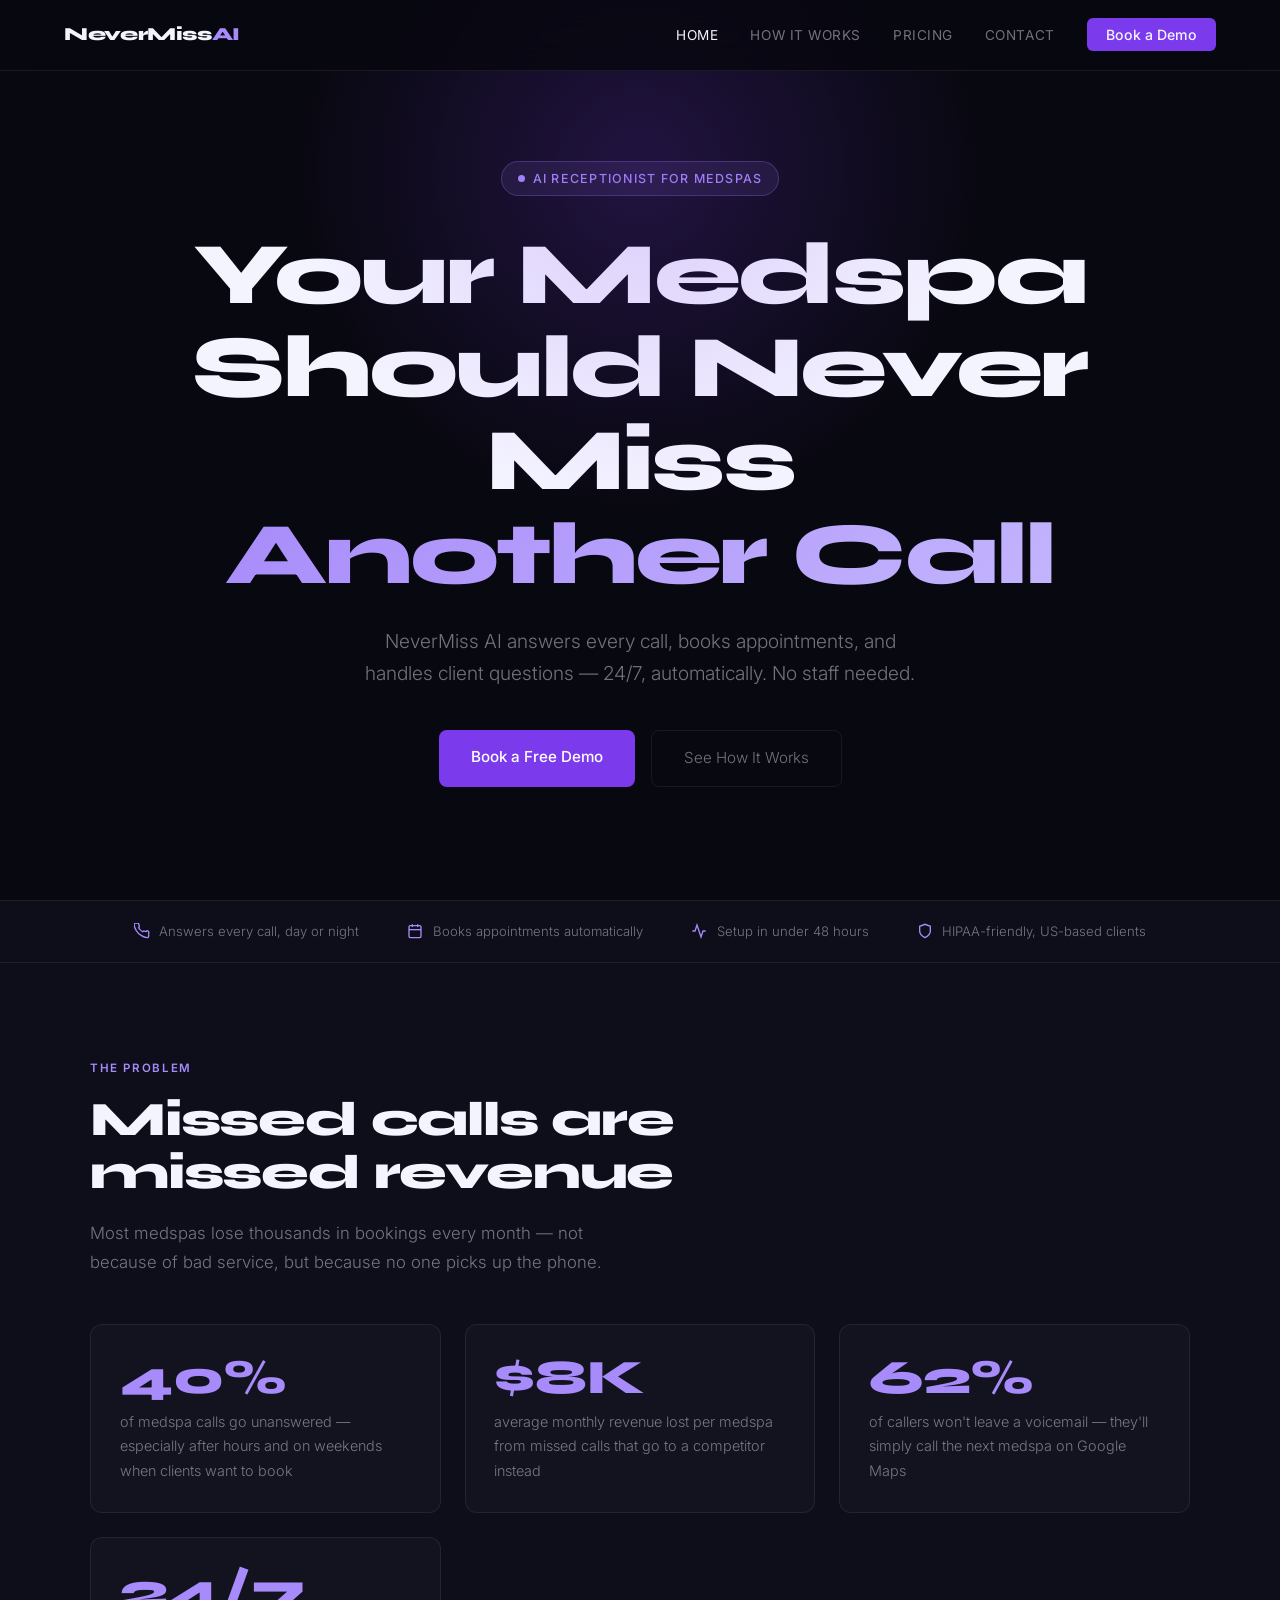
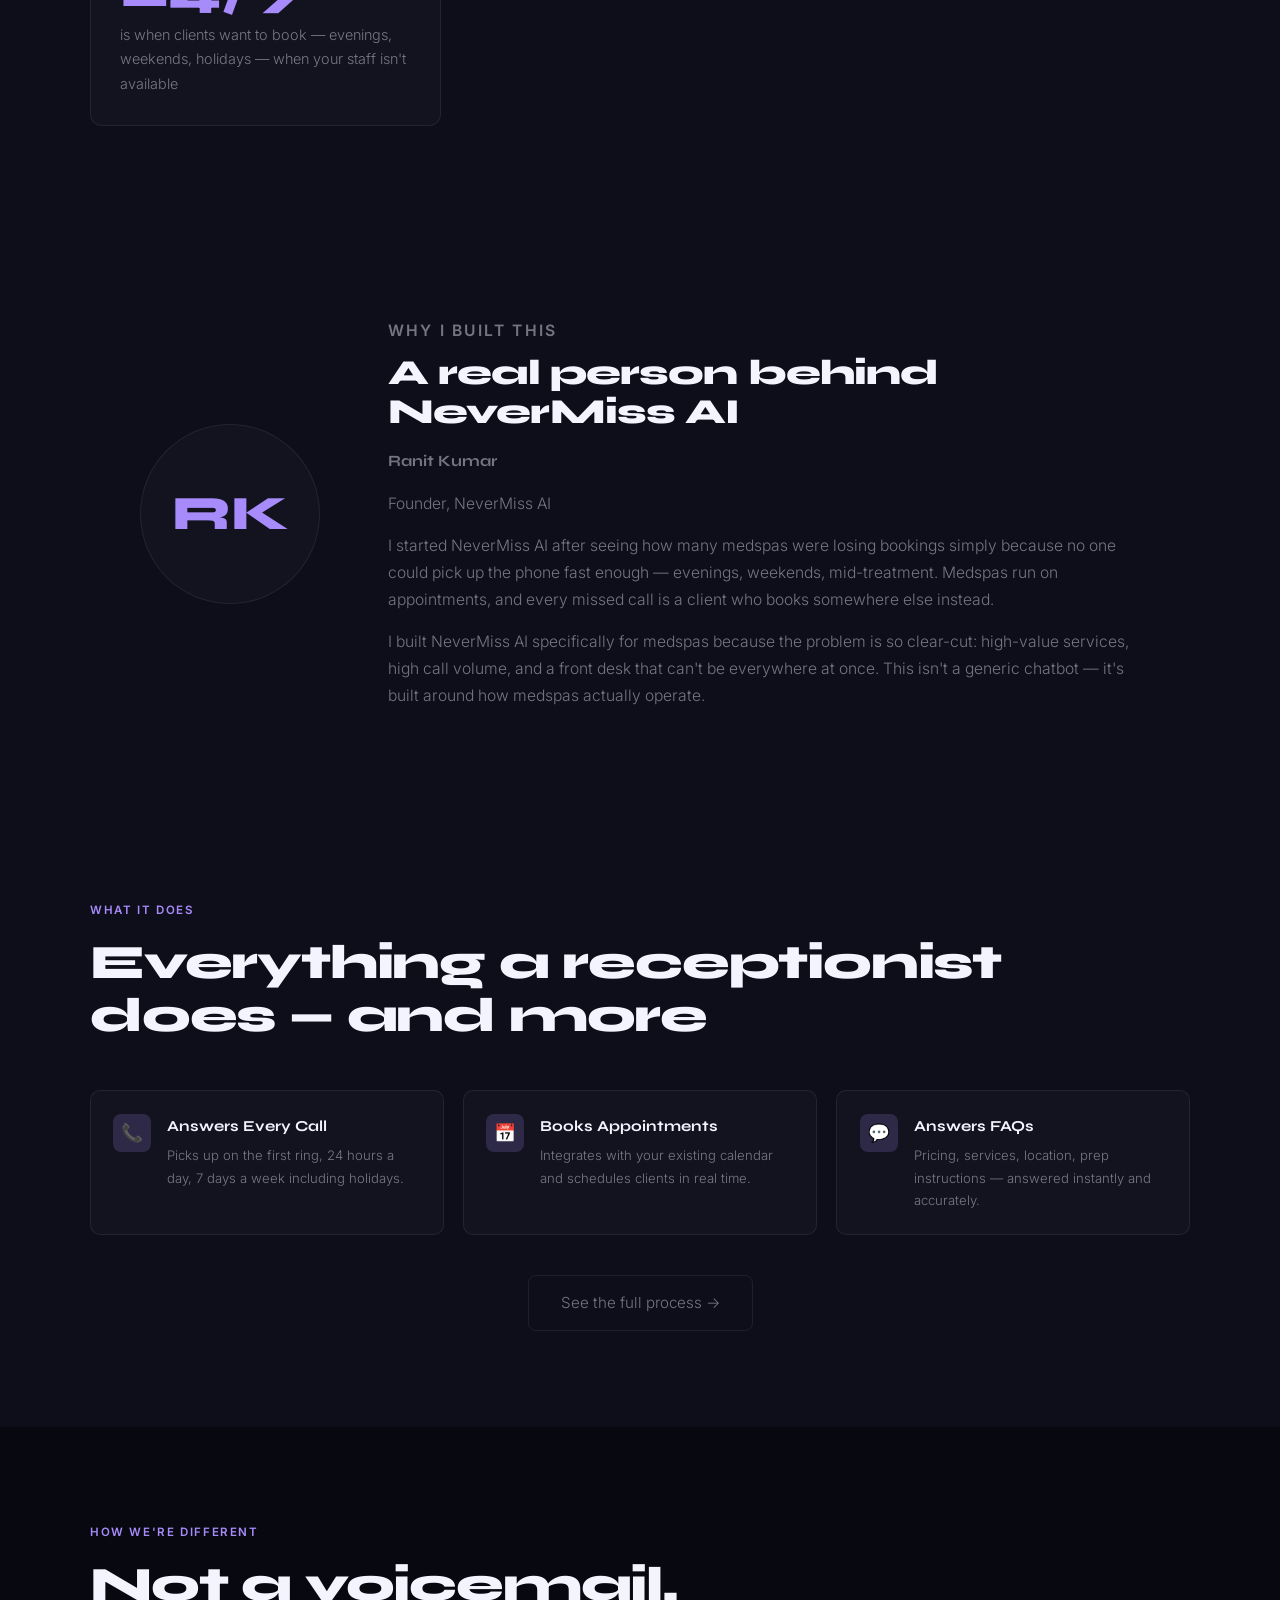
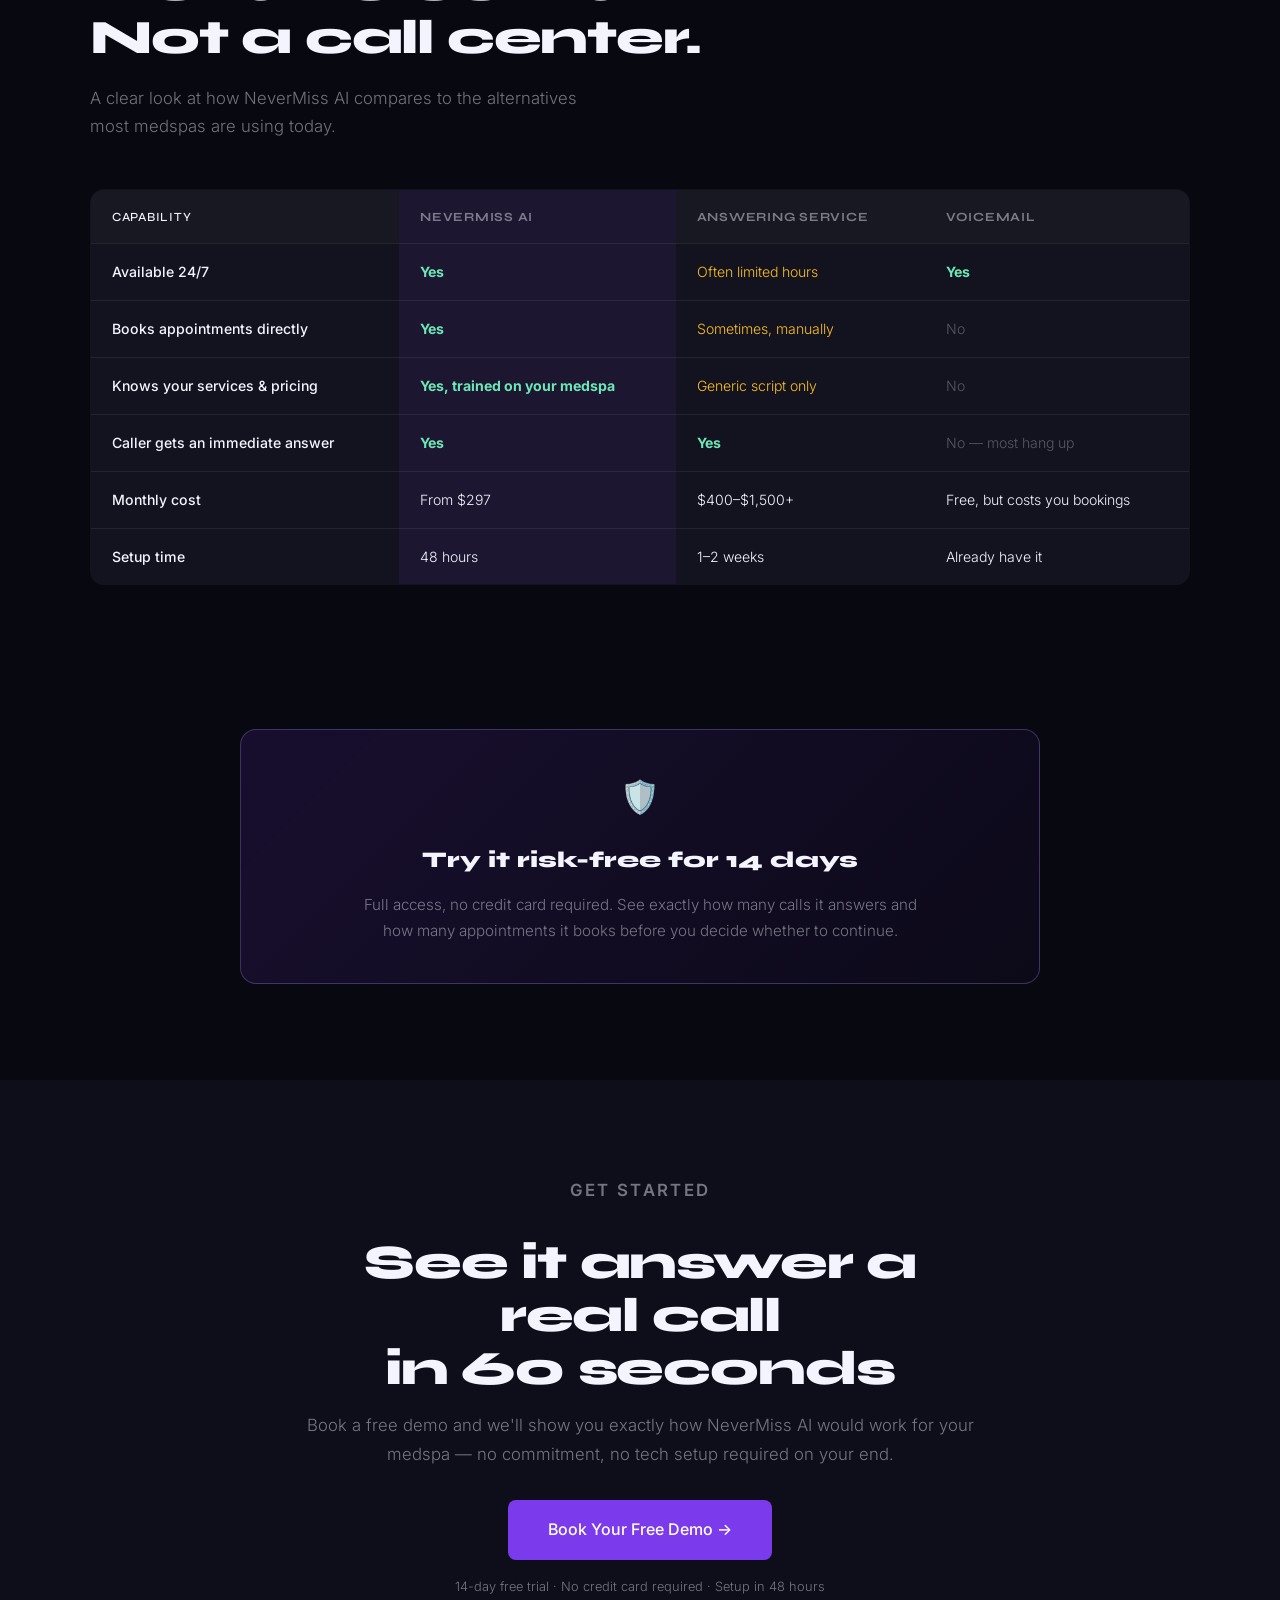
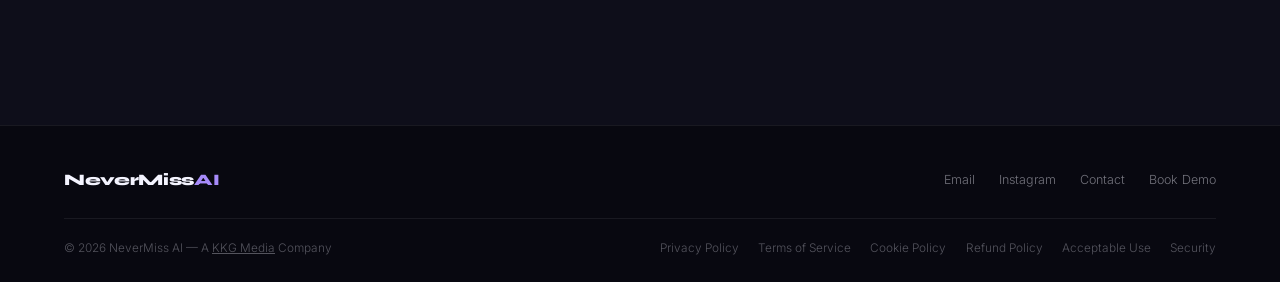
==== commit ece38ffa: "Add files via upload" ====
--- a/index.html
+++ b/index.html
@@ -82,6 +82,21 @@
   </div>
 </section>
 
+<!-- FOUNDER -->
+<section class="founder-section">
+  <div class="founder-inner">
+    <div class="founder-photo reveal">RK</div>
+    <div class="founder-text reveal">
+      <p class="section-label">Why I Built This</p>
+      <h2>A real person behind NeverMiss AI</h2>
+      <p class="founder-name">Ranit Kumar</p>
+      <p class="founder-title">Founder, NeverMiss AI</p>
+      <p>I started NeverMiss AI after seeing how many medspas were losing bookings simply because no one could pick up the phone fast enough — evenings, weekends, mid-treatment. Medspas run on appointments, and every missed call is a client who books somewhere else instead.</p>
+      <p>I built NeverMiss AI specifically for medspas because the problem is so clear-cut: high-value services, high call volume, and a front desk that can't be everywhere at once. This isn't a generic chatbot — it's built around how medspas actually operate.</p>
+    </div>
+  </div>
+</section>
+
 <!-- FEATURES PREVIEW -->
 <section class="features">
   <div class="features-inner">
@@ -115,6 +130,76 @@
     <div class="reveal" style="margin-top: 2.5rem; text-align: center;">
       <a href="how-it-works.html" class="btn-ghost">See the full process →</a>
     </div>
+  </div>
+</section>
+
+<!-- COMPARISON -->
+<section>
+  <div class="problem-inner">
+    <div class="reveal">
+      <p class="section-label">How We're Different</p>
+      <h2>Not a voicemail.<br/>Not a call center.</h2>
+      <p class="section-sub">A clear look at how NeverMiss AI compares to the alternatives most medspas are using today.</p>
+    </div>
+    <div class="compare-wrap reveal">
+      <table class="compare-table">
+        <thead>
+          <tr>
+            <th>Capability</th>
+            <th class="highlight-col">NeverMiss AI</th>
+            <th>Answering Service</th>
+            <th>Voicemail</th>
+          </tr>
+        </thead>
+        <tbody>
+          <tr>
+            <td>Available 24/7</td>
+            <td class="highlight-col yes">Yes</td>
+            <td class="partial">Often limited hours</td>
+            <td class="yes">Yes</td>
+          </tr>
+          <tr>
+            <td>Books appointments directly</td>
+            <td class="highlight-col yes">Yes</td>
+            <td class="partial">Sometimes, manually</td>
+            <td class="no">No</td>
+          </tr>
+          <tr>
+            <td>Knows your services & pricing</td>
+            <td class="highlight-col yes">Yes, trained on your medspa</td>
+            <td class="partial">Generic script only</td>
+            <td class="no">No</td>
+          </tr>
+          <tr>
+            <td>Caller gets an immediate answer</td>
+            <td class="highlight-col yes">Yes</td>
+            <td class="yes">Yes</td>
+            <td class="no">No — most hang up</td>
+          </tr>
+          <tr>
+            <td>Monthly cost</td>
+            <td class="highlight-col">From $297</td>
+            <td>$400–$1,500+</td>
+            <td>Free, but costs you bookings</td>
+          </tr>
+          <tr>
+            <td>Setup time</td>
+            <td class="highlight-col">48 hours</td>
+            <td>1–2 weeks</td>
+            <td>Already have it</td>
+          </tr>
+        </tbody>
+      </table>
+    </div>
+  </div>
+</section>
+
+<!-- GUARANTEE -->
+<section style="padding-top: 0;">
+  <div class="guarantee-banner reveal">
+    <div class="guarantee-icon">🛡️</div>
+    <h3>Try it risk-free for 14 days</h3>
+    <p>Full access, no credit card required. See exactly how many calls it answers and how many appointments it books before you decide whether to continue.</p>
   </div>
 </section>
 
@@ -130,13 +215,25 @@
 </section>
 
 <footer>
-  <a href="index.html" class="logo">NeverMiss<span>AI</span></a>
-  <p>© 2026 NeverMiss AI — A <a href="https://kkgmedia.in" style="color:var(--accent);text-decoration:none;">KKG Media</a> Company</p>
-  <div class="footer-links">
-    <a href="mailto:kkgmedia1@gmail.com">Email</a>
-    <a href="https://instagram.com/_ranitkumar" target="_blank" rel="noopener">Instagram</a>
-    <a href="contact.html">Contact</a>
-    <a href="book-demo.html">Book Demo</a>
+  <div class="footer-top">
+    <a href="index.html" class="logo">NeverMiss<span>AI</span></a>
+    <div class="footer-links">
+      <a href="mailto:kkgmedia1@gmail.com">Email</a>
+      <a href="https://instagram.com/_ranitkumar" target="_blank" rel="noopener">Instagram</a>
+      <a href="contact.html">Contact</a>
+      <a href="book-demo.html">Book Demo</a>
+    </div>
+  </div>
+  <div class="footer-legal">
+    <p>© 2026 NeverMiss AI — A <a href="https://kkgmedia.in" style="color:rgba(244,244,255,0.32);">KKG Media</a> Company</p>
+    <div class="footer-legal-links">
+      <a href="privacy-policy.html">Privacy Policy</a>
+      <a href="terms.html">Terms of Service</a>
+      <a href="cookie-policy.html">Cookie Policy</a>
+      <a href="refund-policy.html">Refund Policy</a>
+      <a href="acceptable-use.html">Acceptable Use</a>
+      <a href="security.html">Security</a>
+    </div>
   </div>
 </footer>
 
--- a/styles.css
+++ b/styles.css
@@ -396,19 +396,148 @@
 }
 .contact-card p { color: var(--muted); font-size: 0.85rem; }
 
+/* FOUNDER SECTION */
+.founder-section { background: var(--surface); }
+.founder-inner {
+  max-width: 1000px; margin: 0 auto;
+  display: grid; grid-template-columns: 200px 1fr;
+  gap: 3rem; align-items: center;
+}
+.founder-photo {
+  width: 180px; height: 180px; border-radius: 50%;
+  background: var(--card);
+  border: 1px solid var(--border);
+  display: flex; align-items: center; justify-content: center;
+  font-family: var(--font-display);
+  font-size: 3rem; font-weight: 800;
+  color: var(--accent);
+  overflow: hidden;
+}
+.founder-photo img { width: 100%; height: 100%; object-fit: cover; }
+.founder-text .section-label { margin-bottom: 0.6rem; }
+.founder-text h2 { font-size: clamp(1.6rem, 3vw, 2.2rem); margin-bottom: 1rem; }
+.founder-text p { color: var(--muted); font-size: 0.98rem; margin-bottom: 1rem; }
+.founder-text p:last-child { margin-bottom: 0; }
+.founder-name {
+  font-family: var(--font-display);
+  color: var(--white); font-weight: 700; font-size: 1rem;
+}
+.founder-title { color: var(--accent); font-size: 0.82rem; margin-bottom: 1rem; }
+@media (max-width: 700px) {
+  .founder-inner { grid-template-columns: 1fr; text-align: center; justify-items: center; }
+}
+
+/* COMPARISON TABLE */
+.compare-wrap { overflow-x: auto; margin-top: 3rem; }
+.compare-table {
+  width: 100%; border-collapse: collapse;
+  background: var(--card);
+  border: 1px solid var(--border);
+  border-radius: 14px;
+  overflow: hidden;
+  min-width: 640px;
+}
+.compare-table th, .compare-table td {
+  padding: 1rem 1.3rem;
+  text-align: left;
+  border-bottom: 1px solid var(--border);
+  font-size: 0.88rem;
+}
+.compare-table th {
+  font-family: var(--font-display);
+  font-size: 0.78rem; text-transform: uppercase; letter-spacing: 0.06em;
+  color: var(--muted); font-weight: 700;
+  background: rgba(255,255,255,0.02);
+}
+.compare-table th.highlight-col, .compare-table td.highlight-col {
+  background: rgba(124,58,237,0.08);
+}
+.compare-table td:first-child, .compare-table th:first-child { color: var(--white); font-weight: 500; }
+.compare-table tr:last-child td { border-bottom: none; }
+.yes { color: #6ee7b7; font-weight: 700; }
+.no { color: rgba(244,244,255,0.3); }
+.partial { color: #fbbf24; }
+
+/* GUARANTEE BANNER */
+.guarantee-banner {
+  background: linear-gradient(135deg, rgba(124,58,237,0.14), rgba(124,58,237,0.04));
+  border: 1px solid rgba(167,139,250,0.3);
+  border-radius: 16px;
+  padding: 2.5rem;
+  max-width: 800px; margin: 3rem auto 0;
+  text-align: center;
+}
+.guarantee-icon { font-size: 2rem; margin-bottom: 1rem; }
+.guarantee-banner h3 {
+  font-family: var(--font-display);
+  font-size: 1.4rem; font-weight: 800; margin-bottom: 0.8rem;
+}
+.guarantee-banner p { color: var(--muted); font-size: 0.95rem; max-width: 560px; margin: 0 auto; }
+
+/* LEGAL PAGES */
+.legal-content {
+  max-width: 760px; margin: 0 auto;
+  padding: 2rem 5vw 6rem;
+}
+.legal-content h2 {
+  font-size: 1.4rem; margin-top: 2.5rem; margin-bottom: 0.8rem;
+}
+.legal-content h2:first-child { margin-top: 0; }
+.legal-content p, .legal-content li {
+  color: var(--muted); font-size: 0.92rem; margin-bottom: 0.9rem;
+}
+.legal-content ul { padding-left: 1.3rem; margin-bottom: 1rem; }
+.legal-content strong { color: var(--white); font-weight: 500; }
+.legal-updated {
+  color: var(--muted); font-size: 0.8rem;
+  border-bottom: 1px solid var(--border);
+  padding-bottom: 1.5rem; margin-bottom: 1.5rem;
+}
+.legal-placeholder {
+  background: rgba(251,191,36,0.08);
+  border: 1px solid rgba(251,191,36,0.25);
+  border-radius: 8px;
+  padding: 0.9rem 1.1rem;
+  font-size: 0.85rem;
+  color: #fbbf24;
+  margin: 1rem 0;
+}
+.legal-nav {
+  max-width: 760px; margin: 0 auto;
+  padding: 0 5vw;
+  display: flex; flex-wrap: wrap; gap: 0.6rem 1.2rem;
+}
+.legal-nav a {
+  font-size: 0.78rem; color: var(--muted); text-decoration: none;
+}
+.legal-nav a:hover, .legal-nav a.active { color: var(--accent); }
+
 /* FOOTER */
 footer {
   background: var(--black);
   border-top: 1px solid var(--border);
-  padding: 2.5rem 5vw;
+  padding: 2.5rem 5vw 1.5rem;
+}
+.footer-top {
   display: flex; align-items: center; justify-content: space-between;
   flex-wrap: wrap; gap: 1rem;
+  padding-bottom: 1.5rem;
 }
 footer .logo { font-size: 1rem; }
 footer p { color: var(--muted); font-size: 0.78rem; }
 .footer-links { display: flex; align-items: center; gap: 1.5rem; }
 .footer-links a { color: var(--muted); font-size: 0.78rem; text-decoration: none; display: inline-flex; align-items: center; gap: 0.4rem; }
 .footer-links a:hover { color: var(--white); }
+.footer-legal {
+  border-top: 1px solid var(--border);
+  padding-top: 1.2rem;
+  display: flex; flex-wrap: wrap; gap: 0.5rem 1.3rem;
+  justify-content: space-between; align-items: center;
+}
+.footer-legal-links { display: flex; flex-wrap: wrap; gap: 0.5rem 1.2rem; }
+.footer-legal-links a { color: rgba(244,244,255,0.32); font-size: 0.74rem; text-decoration: none; }
+.footer-legal-links a:hover { color: var(--accent); }
+.footer-legal p { font-size: 0.74rem; color: rgba(244,244,255,0.32); }
 
 /* SCROLL REVEAL */
 .reveal { opacity: 0; transform: translateY(28px); transition: opacity 0.65s ease, transform 0.65s ease; }
@@ -432,6 +561,8 @@
 }
 @media (max-width: 640px) {
   .proof-bar { gap: 1.2rem; }
-  footer { flex-direction: column; text-align: center; }
+  .footer-top { flex-direction: column; text-align: center; }
   .footer-links { flex-wrap: wrap; justify-content: center; }
-}
+  .footer-legal { flex-direction: column; text-align: center; }
+  .footer-legal-links { justify-content: center; }
+}
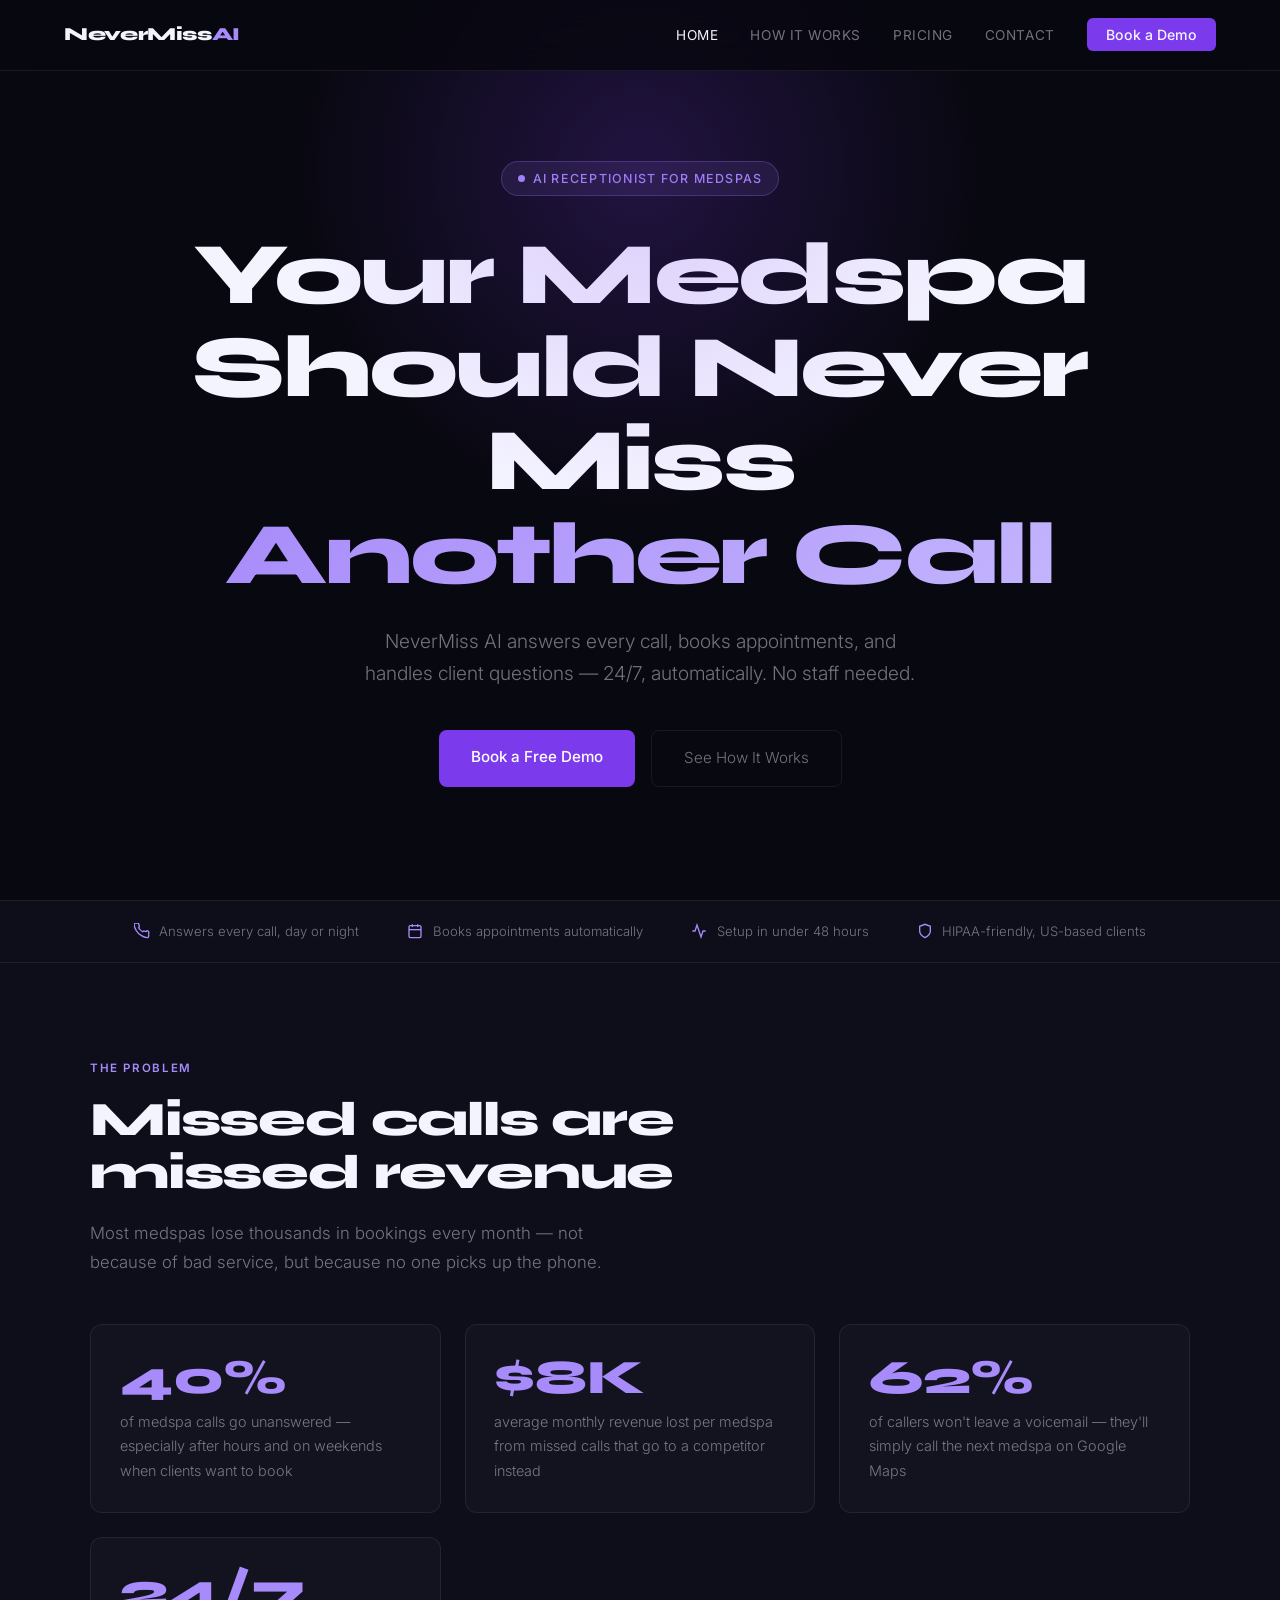
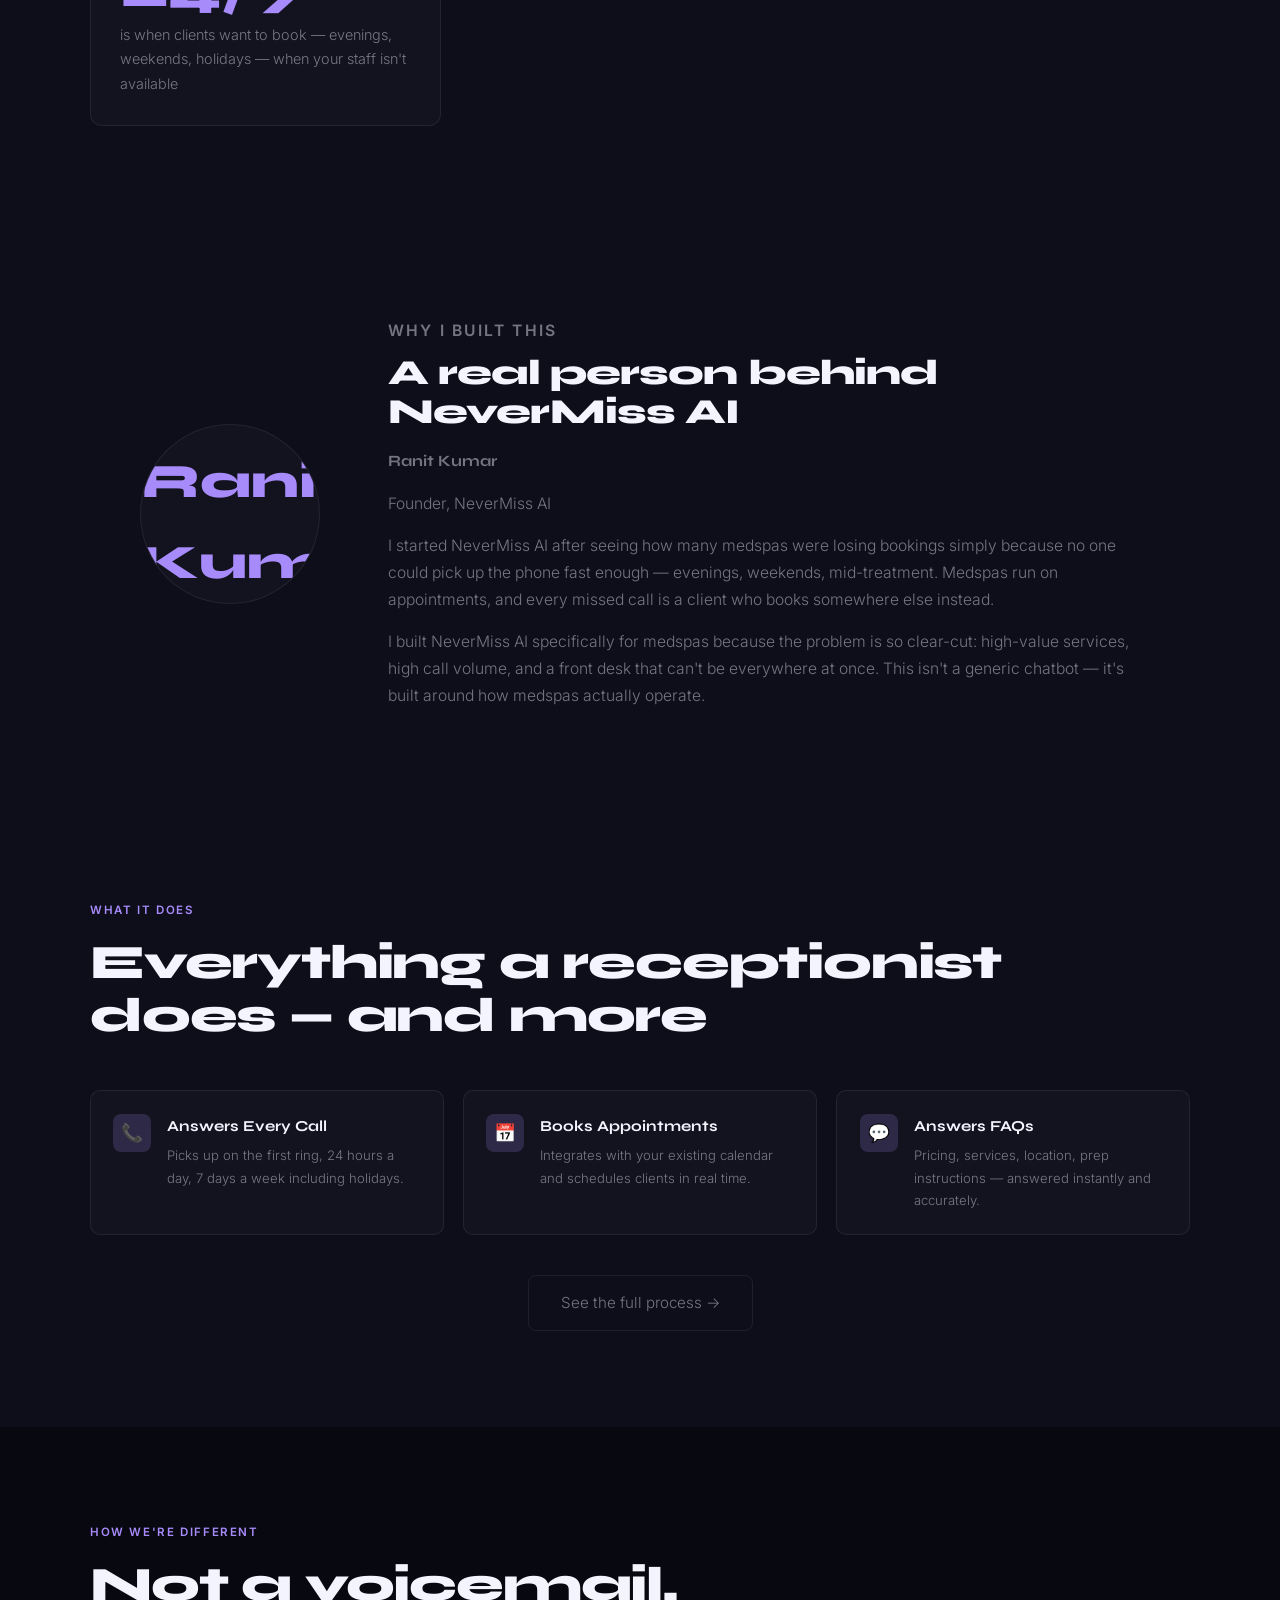
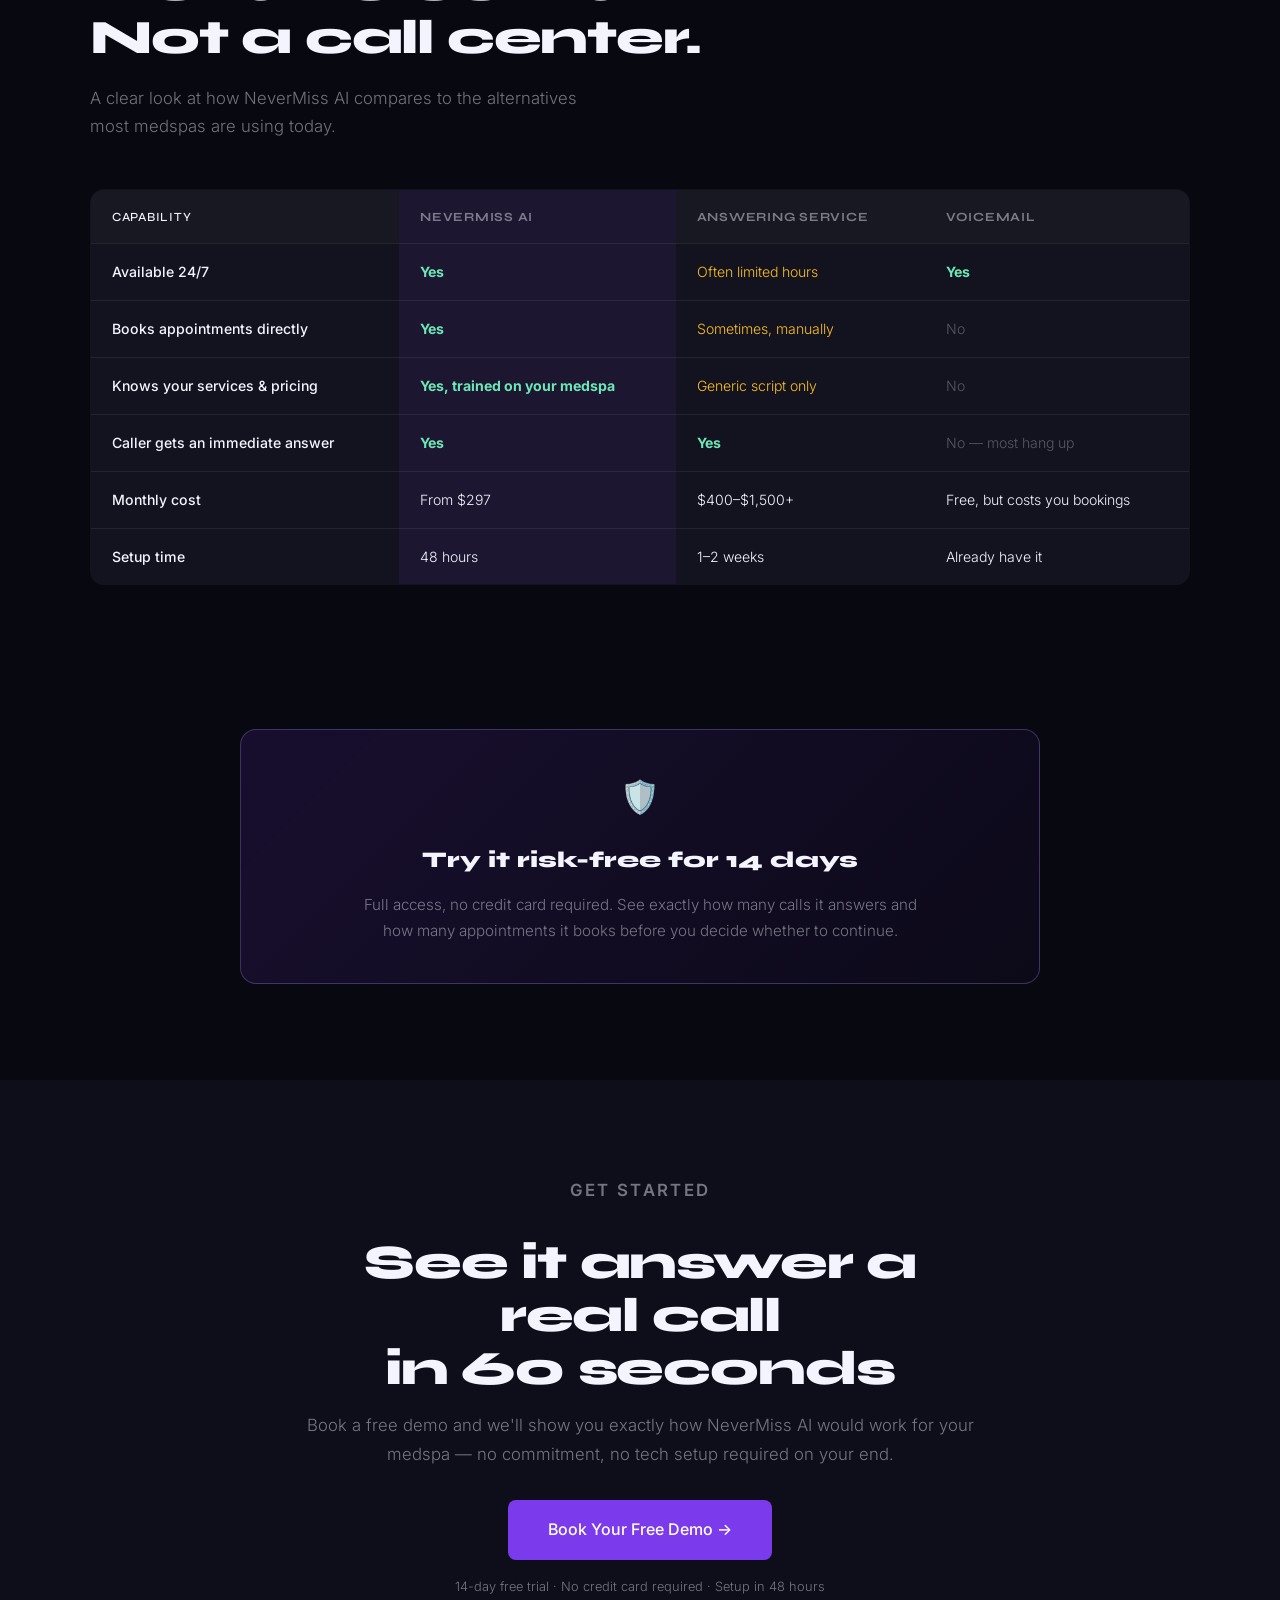
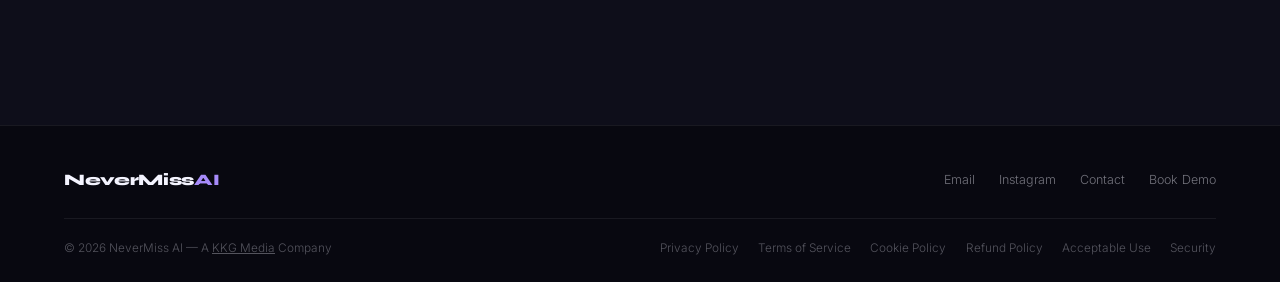
==== commit b401aa9c: "Add files via upload" ====
--- a/index.html
+++ b/index.html
@@ -85,7 +85,7 @@
 <!-- FOUNDER -->
 <section class="founder-section">
   <div class="founder-inner">
-    <div class="founder-photo reveal">RK</div>
+    <div class="founder-photo reveal"><img src="images/founder.webp" alt="Ranit Kumar, Founder of NeverMiss AI"/></div>
     <div class="founder-text reveal">
       <p class="section-label">Why I Built This</p>
       <h2>A real person behind NeverMiss AI</h2>
